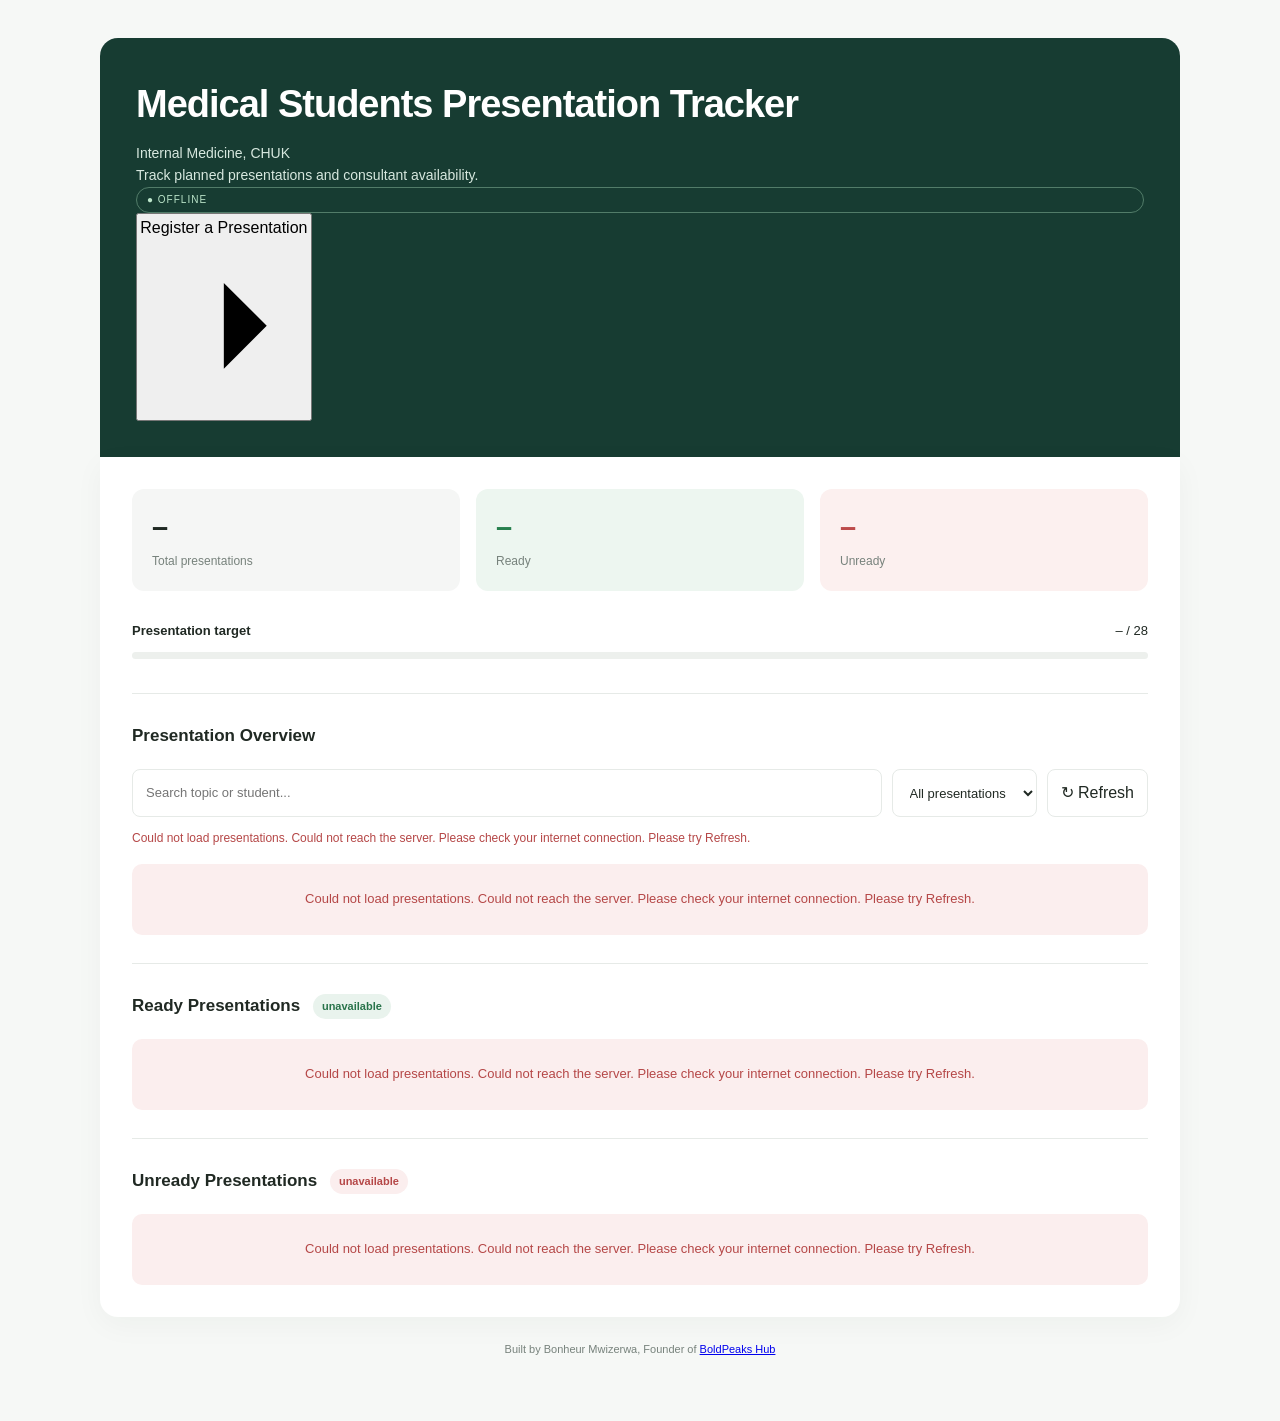
==== index.html @ 425ea230 "new version" ====
<!DOCTYPE html>
<html lang="en">
<head>
<meta charset="UTF-8">
<meta name="viewport" content="width=device-width, initial-scale=1.0, viewport-fit=cover">
<meta name="theme-color" content="#173c32">
<meta name="robots" content="noindex, nofollow">
<!-- Content Security Policy: scripts and styles only from this site; the page may talk only to Google Apps Script. -->
<meta http-equiv="Content-Security-Policy" content="default-src 'none'; script-src 'self'; style-src 'self'; img-src 'self' data:; connect-src https://script.google.com https://*.googleusercontent.com; base-uri 'none'; form-action 'none'; object-src 'none'">
<link rel="icon" href="data:image/svg+xml,%3Csvg xmlns='http://www.w3.org/2000/svg' viewBox='0 0 32 32'%3E%3Crect width='32' height='32' rx='7' fill='%23173c32'/%3E%3Cpath d='M14 7h4v7h7v4h-7v7h-4v-7H7v-4h7z' fill='%23fff'/%3E%3C/svg%3E">
<title>Medical Students Presentation Tracker · Internal Medicine, CHUK</title>
<link rel="stylesheet" href="css/style.css">
</head>
<body>

<main class="container">

<header class="header">
  <div class="header-main">
    <div class="header-title">
      <h1>Medical Students Presentation Tracker</h1>
      <p class="header-org">Internal Medicine, CHUK</p>
      <p class="header-tagline">Track planned presentations and consultant availability.</p>
      <div class="live"><span class="live-dot" aria-hidden="true"></span> LIVE TRACKING</div>
    </div>
    <div class="header-actions">
      <button class="register-button" id="register-menu" type="button">
        <span>Register a Presentation</span>
        <svg viewBox="0 0 20 20" aria-hidden="true" focusable="false">
          <path d="M4 10h11M10 5l5 5-5 5" />
        </svg>
      </button>

      <!-- Retained as hidden compatibility hooks for the existing app.js. -->
      <div class="legacy-menu-hooks" hidden aria-hidden="true">
        <button id="menu-button" type="button" tabindex="-1"></button>
        <nav id="menu-dropdown">
          <button id="dashboard-menu" type="button" tabindex="-1">Presentation Dashboard</button>
        </nav>
      </div>
    </div>
  </div>
</header>

<div class="content">

  <section class="stats">
    <div class="stat">
      <div class="stat-number" id="total">0</div>
      <div class="stat-label">Total presentations</div>
    </div>
    <div class="stat ready">
      <div class="stat-number" id="ready">0</div>
      <div class="stat-label">Ready</div>
    </div>
    <div class="stat unready">
      <div class="stat-number" id="unready">0</div>
      <div class="stat-label">Unready</div>
    </div>
  </section>

  <section class="progress-section">
    <div class="progress-top">
      <strong>Presentation target</strong>
      <span id="progress-label">0 / 28</span>
    </div>
    <div class="progress-track"><div class="progress-fill" id="progress"></div></div>
  </section>

  <section class="section" id="overview-section" tabindex="-1">
    <h2 class="section-title">Presentation Overview</h2>
    <div class="dashboard-tools">
      <input id="search" type="search" placeholder="Search topic or student..."
        aria-label="Search by topic or student">
      <select id="filter" aria-label="Filter presentations">
        <option value="all">All presentations</option>
        <option value="ready">Ready</option>
        <option value="unready">Unready</option>
      </select>
      <button class="refresh" id="refresh" type="button">↻ Refresh</button>
    </div>
    <p class="sync-status" id="sync-status" role="status" aria-live="polite"></p>
    <div id="overview"><div class="empty">Loading presentations…</div></div>
  </section>

  <section class="section">
    <h2 class="section-title">Ready Presentations
      <span class="ready-tag" id="ready-count">0 confirmed</span>
    </h2>
    <div id="ready-list"><div class="empty">No confirmed presentations yet.</div></div>
  </section>

  <section class="section">
    <h2 class="section-title">Unready Presentations
      <span class="unready-tag" id="unready-count">0 requiring attention</span>
    </h2>
    <div id="unready-list"><div class="empty">No outstanding challenges.</div></div>
  </section>

</div>

<footer class="footer">Built by Bonheur Mwizerwa, Founder of <a href="https://www.boldpeakshub.com" target="_blank" rel="noopener noreferrer">BoldPeaks Hub</a></footer>

</main>

<!-- REGISTRATION / EDIT MODAL (one form, two modes: register a new presentation, edit an existing one) -->
<div class="modal-overlay" id="modal-overlay">
  <div class="modal" role="dialog" aria-modal="true" aria-labelledby="modal-title">

    <div class="modal-header">
      <div>
        <h2 id="modal-title">Register a Presentation</h2>
        <p id="modal-subtitle">Enter your planned presentation details below.</p>
      </div>
      <button class="close-button" id="close-modal" type="button"
        aria-label="Close form">×</button>
    </div>

    <form id="presentation-form" novalidate>
      <div class="form-grid">

        <div class="field">
          <label for="date">Planned presentation date</label>
          <input type="date" id="date" min="2000-01-01" max="2100-12-31" required>
          <p class="field-error" id="date-error" aria-live="polite"></p>
        </div>

        <div class="field">
          <label for="time">Planned presentation time</label>
          <input type="time" id="time" required>
          <p class="field-error" id="time-error" aria-live="polite"></p>
        </div>

        <div class="field full">
          <label for="topic">Presentation topic</label>
          <input type="text" id="topic" placeholder="Enter presentation topic"
            autocomplete="off" required>
          <p class="field-error" id="topic-error" aria-live="polite"></p>
        </div>

        <div class="field">
          <label for="student">Medical student presenter</label>
          <input type="text" id="student" placeholder="Full name"
            autocomplete="name" required>
          <p class="field-error" id="student-error" aria-live="polite"></p>
        </div>

        <div class="field">
          <label for="supervisor">Supervisor</label>
          <input type="text" id="supervisor" placeholder="Supervisor's name"
            autocomplete="off" required>
          <p class="field-error" id="supervisor-error" aria-live="polite"></p>
        </div>

        <div class="field full">
          <label for="consultant">Consultant</label>
          <input type="text" id="consultant" placeholder="Consultant's name"
            autocomplete="off" required>
          <p class="field-error" id="consultant-error" aria-live="polite"></p>
        </div>

        <div class="field full">
          <label for="availability">Has the consultant confirmed availability?</label>
          <select id="availability" required>
            <option value="">Select confirmation status</option>
            <option value="Confirmed">Confirmed available</option>
            <option value="Pending">Not yet confirmed</option>
            <option value="Unavailable">Unavailable</option>
          </select>
          <p class="field-error" id="availability-error" aria-live="polite"></p>
        </div>

        <div class="field full hidden" id="challenge-field">
          <label for="challenge">Challenge / reason</label>
          <textarea id="challenge" placeholder="Explain why this presentation is not ready..."></textarea>
          <p class="field-error" id="challenge-error" aria-live="polite"></p>
        </div>

      </div>

      <button class="submit-btn" id="submit-btn" type="submit">SUBMIT PRESENTATION</button>
      <div class="message" id="message" role="status" aria-live="polite"></div>
    </form>

  </div>
</div>

<!-- Order matters: config → dashboard (data + rendering) → form → app (menu + startup) -->
<script src="js/config.js"></script>
<script src="js/dashboard.js"></script>
<script src="js/form.js"></script>
<script src="js/app.js"></script>
</body>
</html>
---- css/style.css ----
:root {
  --green: #173c32;
  --green-light: #e9f3ed;
  --text: #202923;
  --muted: #77827c;
  --border: #e6eae7;
  --background: #f6f8f6;
  --white: #ffffff;
  --red: #b54747;
  --red-light: #fbeeee;
  --amber: #a56c18;
  --amber-light: #fbf3e5;
}

* { box-sizing: border-box; margin: 0; padding: 0; }

html { -webkit-text-size-adjust: 100%; }

body {
  font-family: -apple-system, BlinkMacSystemFont, "Segoe UI", sans-serif;
  background: var(--background);
  color: var(--text);
  line-height: 1.6;
  overflow-x: hidden;
}

body.modal-open { overflow: hidden; }

button, input, select, textarea { font: inherit; }
button { cursor: pointer; touch-action: manipulation; }

:focus-visible { outline: 2px solid #628d75; outline-offset: 2px; }

.container {
  width: min(100% - 36px, 1080px);
  margin: 38px auto;
}

/* HEADER */

.header {
  background: var(--green);
  color: white;
  padding: 36px;
  border-radius: 18px 18px 0 0;
}

.header-top {
  display: flex;
  justify-content: space-between;
  align-items: center;
  gap: 15px;
  margin-bottom: 32px;
}

.brand { font-size: 12px; font-weight: 700; letter-spacing: 1.8px; }

.header-actions { display: flex; align-items: center; gap: 14px; }

.live {
  font-size: 10px;
  letter-spacing: 1px;
  color: #bce5ca;
  border: 1px solid #527c69;
  padding: 4px 10px;
  border-radius: 20px;
}

/* MENU */

.menu-wrapper { position: relative; }

.menu-button {
  width: 39px;
  height: 39px;
  border: 1px solid rgba(255,255,255,.35);
  background: transparent;
  color: white;
  border-radius: 8px;
  font-size: 22px;
  display: grid;
  place-items: center;
}

.menu-button:hover { background: rgba(255,255,255,.1); }

.menu-dropdown {
  display: none;
  position: absolute;
  right: 0;
  top: 48px;
  width: min(220px, calc(100vw - 40px));
  background: white;
  color: var(--text);
  border: 1px solid var(--border);
  border-radius: 10px;
  padding: 7px;
  box-shadow: 0 12px 30px rgba(0,0,0,.13);
  z-index: 20;
}

.menu-dropdown.open { display: block; }

.menu-item {
  width: 100%;
  border: none;
  background: transparent;
  text-align: left;
  padding: 12px;
  border-radius: 7px;
  font-size: 13px;
  color: var(--text);
}

.menu-item:hover { background: var(--green-light); }

.header h1 {
  font-size: clamp(27px, 4vw, 38px);
  font-weight: 600;
  letter-spacing: -1px;
  margin-bottom: 7px;
}

.header p { color: #d7e8df; font-size: 14px; }

/* MAIN CONTENT */

.content {
  background: white;
  padding: 32px;
  border-radius: 0 0 18px 18px;
  box-shadow: 0 8px 30px rgba(20, 50, 35, .04);
}

/* STATISTICS */

.stats {
  display: grid;
  grid-template-columns: repeat(3, 1fr);
  gap: 16px;
  margin-bottom: 30px;
}

.stat { padding: 20px; background: #f5f6f5; border-radius: 12px; }
.stat.ready { background: #edf6f0; }
.stat.unready { background: #fcf0ef; }

.stat-number { font-size: 29px; font-weight: 650; line-height: 1.3; }
.stat.ready .stat-number { color: #27804e; }
.stat.unready .stat-number { color: #bd4b4b; }
.stat-label { font-size: 12px; color: var(--muted); margin-top: 5px; }

/* PROGRESS */

.progress-section { margin-bottom: 34px; }

.progress-top {
  display: flex;
  justify-content: space-between;
  font-size: 13px;
  margin-bottom: 10px;
}

.progress-track { height: 7px; background: #edf0ed; border-radius: 20px; overflow: hidden; }

.progress-fill {
  height: 100%;
  width: 0%;
  background: #397d59;
  border-radius: 20px;
  transition: width .3s ease;
}

/* PRESENTATION SECTIONS */

.section {
  border-top: 1px solid var(--border);
  padding-top: 28px;
  margin-top: 28px;
  scroll-margin-top: 16px;
}

.section:focus { outline: none; }

.section-title { font-size: 17px; font-weight: 650; margin-bottom: 20px; }

.section-title span {
  display: inline-block;
  font-size: 11px;
  font-weight: 600;
  margin-left: 8px;
  padding: 4px 9px;
  border-radius: 20px;
  vertical-align: middle;
}

.ready-tag { background: var(--green-light); color: #28734a; }
.unready-tag { background: var(--red-light); color: var(--red); }

.presentation {
  padding: 17px;
  border: 1px solid var(--border);
  border-radius: 11px;
  margin-bottom: 12px;
}

.presentation h3 { font-size: 14px; margin-bottom: 10px; overflow-wrap: anywhere; }

.presentation-meta {
  display: flex;
  flex-wrap: wrap;
  gap: 8px 20px;
  color: var(--muted);
  font-size: 12px;
  overflow-wrap: anywhere;
}

/* Edit Presentation action (public editing: no login) */
.presentation-actions { display: flex; justify-content: flex-end; margin-top: 12px; }
.edit-btn {
  border: 1px solid var(--border);
  background: white;
  color: var(--green);
  border-radius: 8px;
  padding: 6px 12px;
  font-size: 12px;
  font-weight: 650;
}
.edit-btn:hover { background: var(--green-light); }

.status { display: inline-flex; align-items: center; gap: 6px; font-weight: 600; }
.status .dot { width: 7px; height: 7px; border-radius: 50%; background: currentColor; flex: none; }
.status-ready { color: #27804e; }
.status-amber { color: var(--amber); }
.status-red { color: var(--red); }

.challenge {
  background: var(--red-light);
  color: #934040;
  padding: 12px;
  border-radius: 8px;
  margin-top: 13px;
  font-size: 12px;
  overflow-wrap: anywhere;
}

.challenge.amber { background: var(--amber-light); color: #7d5112; }

.empty {
  padding: 25px;
  text-align: center;
  color: var(--muted);
  background: #f7f8f7;
  border-radius: 10px;
  font-size: 13px;
}

.empty.error { color: var(--red); background: var(--red-light); }

/* OVERVIEW */

.dashboard-tools { display: flex; flex-wrap: wrap; gap: 10px; margin-bottom: 20px; }
.dashboard-tools input { flex: 1; min-width: 180px; }
.dashboard-tools select, .dashboard-tools button { width: auto; padding: 10px 13px; }

.refresh { border: 1px solid var(--border); background: white; border-radius: 8px; color: var(--text); }
.refresh:disabled { opacity: .6; cursor: wait; }

/* Data-load status line (loading / updated / failed) */
.sync-status { font-size: 12px; color: var(--muted); margin: -8px 0 16px; }
.sync-status:empty { display: none; }
.sync-status.error { color: var(--red); }

/* REGISTRATION MODAL */

.modal-overlay {
  display: none;
  position: fixed;
  inset: 0;
  background: rgba(13, 30, 23, .55);
  z-index: 100;
  padding: 20px;
  overflow-y: auto;
  align-items: flex-start;
  justify-content: center;
}

.modal-overlay.open { display: flex; }

.modal {
  background: white;
  width: min(100%, 620px);
  border-radius: 15px;
  margin: auto;
  padding: 30px;
  box-shadow: 0 20px 60px rgba(0,0,0,.2);
}

.modal-header {
  display: flex;
  justify-content: space-between;
  align-items: flex-start;
  gap: 12px;
  margin-bottom: 24px;
}

.modal-header h2 { font-size: 20px; }
.modal-header p { color: var(--muted); font-size: 12px; margin-top: 4px; }

.close-button {
  flex: none;
  border: none;
  background: #f2f4f2;
  width: 34px;
  height: 34px;
  border-radius: 50%;
  font-size: 19px;
  color: var(--text);
}

.form-grid { display: grid; grid-template-columns: 1fr 1fr; gap: 18px; }
.field { display: flex; flex-direction: column; gap: 7px; min-width: 0; }
.field.full { grid-column: 1 / -1; }

label { font-size: 12px; font-weight: 600; }

input, select, textarea {
  width: 100%;
  padding: 12px 13px;
  border: 1px solid var(--border);
  border-radius: 8px;
  background: white;
  color: var(--text);
  outline: none;
  font-size: 13px;
}

input:focus, select:focus, textarea:focus {
  border-color: #628d75;
  box-shadow: 0 0 0 3px rgba(55, 120, 80, .08);
}

input.invalid, select.invalid, textarea.invalid { border-color: var(--red); }

.field-error { color: var(--red); font-size: 12px; line-height: 1.4; }
.field-error:empty { display: none; }

textarea { min-height: 95px; resize: vertical; }

.hidden { display: none !important; }

.submit-btn {
  width: 100%;
  margin-top: 22px;
  padding: 14px;
  border: none;
  border-radius: 8px;
  background: var(--green);
  color: white;
  font-size: 13px;
  font-weight: 650;
}

.submit-btn:hover { background: #245343; }
.submit-btn:disabled { opacity: .6; cursor: wait; }

.message { margin-top: 14px; font-size: 13px; text-align: center; }
.message:empty { display: none; }
.message.info { color: var(--muted); }
.message.success { color: #27804e; }
.message.error { color: var(--red); }

/* FOOTER */

.footer { text-align: center; padding: 24px; color: var(--muted); font-size: 11px; }

/* RESPONSIVE */

@media (max-width: 650px) {
  .container {
    width: min(100% - 22px, 1080px);
    margin: 15px auto;
  }

  .header { padding: 25px 21px; }
  .header-top { margin-bottom: 24px; }
  .content { padding: 21px 17px; }

  .stats { gap: 8px; }
  .stat { padding: 13px 10px; }
  .stat-number { font-size: 23px; }
  .stat-label { font-size: 10px; }

  .header h1 { font-size: 27px; }
  .brand { font-size: 10px; letter-spacing: 1px; }
  .live { display: none; }
  .menu-button { width: 44px; height: 44px; }
  .menu-dropdown { top: 52px; }
  .menu-item { padding: 14px 12px; }

  .section-title span { display: table; margin: 8px 0 0; }
  .presentation { padding: 14px; }
  .presentation-meta { flex-direction: column; gap: 4px; }

  /* search on its own row; filter + refresh share the next one */
  .dashboard-tools input { flex: 1 1 100%; }
  .dashboard-tools select { flex: 1; min-width: 0; }
  .dashboard-tools button { flex: none; }

  .modal-overlay { padding: 12px; }
  .modal { padding: 22px 18px; }
  .form-grid { grid-template-columns: 1fr; gap: 16px; }
  .field.full { grid-column: auto; }

  /* 16px prevents iOS Safari from zooming into focused fields */
  input, select, textarea { font-size: 16px; }
  .dashboard-tools select, .dashboard-tools button { min-height: 44px; }
  .close-button { width: 40px; height: 40px; }
  .submit-btn { padding: 16px; }
  .edit-btn { min-height: 44px; padding: 10px 16px; }
}

@media (max-width: 360px) {
  .stat-number { font-size: 20px; }
  .header { padding: 22px 16px; }
  .content { padding: 18px 13px; }
  .stat-label { font-size: 9.5px; }
}

@media (prefers-reduced-motion: reduce) {
  .progress-fill { transition: none; }
}
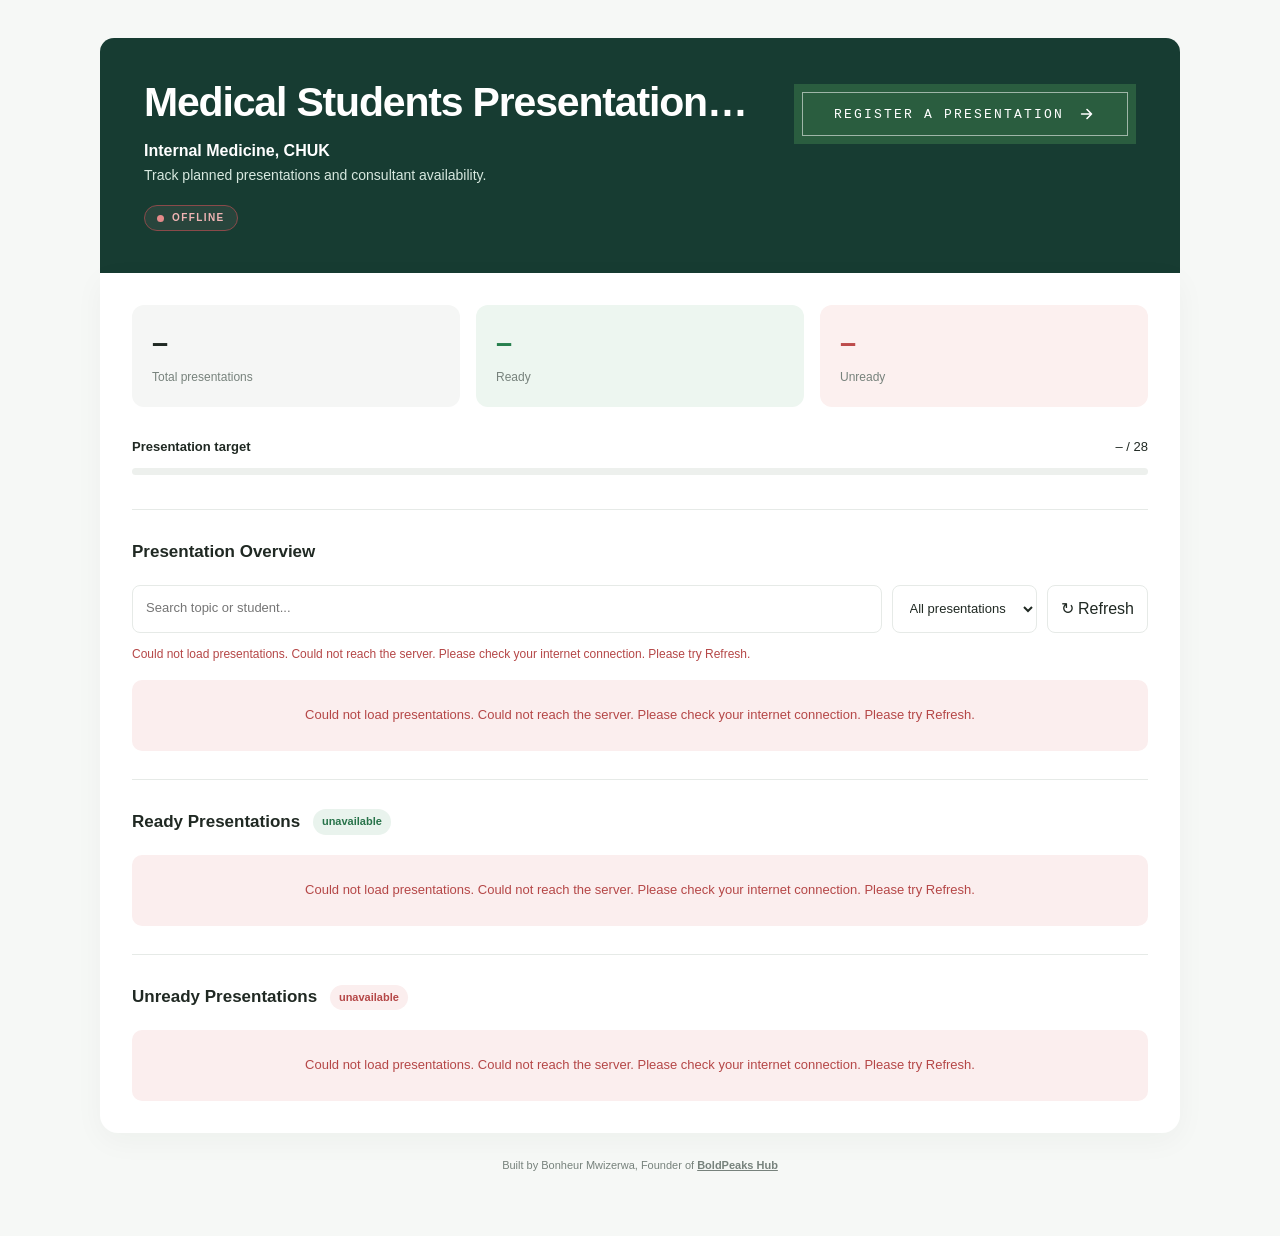
==== commit a81df821: "Recent filees" ====
--- a/index.html
+++ b/index.html
@@ -21,7 +21,7 @@
       <h1>Medical Students Presentation Tracker</h1>
       <p class="header-org">Internal Medicine, CHUK</p>
       <p class="header-tagline">Track planned presentations and consultant availability.</p>
-      <div class="live"><span class="live-dot" aria-hidden="true"></span> LIVE TRACKING</div>
+      <div class="live"><span class="live-dot" aria-hidden="true"></span><span class="live-label">LIVE TRACKING</span></div>
     </div>
     <div class="header-actions">
       <button class="register-button" id="register-menu" type="button">
--- a/css/style.css
+++ b/css/style.css
@@ -41,21 +41,20 @@
 .header {
   background: var(--green);
   color: white;
-  padding: 36px;
-  border-radius: 18px 18px 0 0;
-}
-
-.header-top {
+  padding: 42px 44px;
+  border-radius: 14px 14px 0 0;
+}
+
+.header-main {
   display: flex;
   justify-content: space-between;
-  align-items: center;
-  gap: 15px;
-  margin-bottom: 32px;
-}
-
-.brand { font-size: 12px; font-weight: 700; letter-spacing: 1.8px; }
-
-.header-actions { display: flex; align-items: center; gap: 14px; }
+  align-items: flex-start;
+  gap: 36px;
+}
+
+.header-title { min-width: 0; flex: 1; }
+
+.header-actions { display: flex; align-items: center; gap: 14px; flex: none; }
 
 .live {
   font-size: 10px;
@@ -66,62 +65,144 @@
   border-radius: 20px;
 }
 
-/* MENU */
-
-.menu-wrapper { position: relative; }
-
-.menu-button {
-  width: 39px;
-  height: 39px;
-  border: 1px solid rgba(255,255,255,.35);
-  background: transparent;
-  color: white;
-  border-radius: 8px;
-  font-size: 22px;
-  display: grid;
-  place-items: center;
-}
-
-.menu-button:hover { background: rgba(255,255,255,.1); }
-
-.menu-dropdown {
-  display: none;
+/* HEADER ACTION */
+
+.header-actions {
+  display: flex;
+  align-items: flex-start;
+  justify-content: flex-end;
+  flex: 0 0 auto;
+  padding-top: 4px;
+}
+
+.register-button {
+  position: relative;
+  display: inline-flex;
+  align-items: center;
+  justify-content: center;
+  gap: 14px;
+  min-height: 60px;
+  padding: 20px 40px;
+  border: 0;
+  border-radius: 0;
+  background: #2a5d3f;
+  color: #fff;
+  font-family: "JetBrains Mono", ui-monospace, SFMono-Regular, Menlo, Consolas, monospace;
+  font-size: 13px;
+  font-weight: 500;
+  letter-spacing: 2.2px;
+  line-height: 1;
+  text-align: left;
+  text-transform: uppercase;
+  white-space: nowrap;
+  -webkit-tap-highlight-color: transparent;
+  transition: background-color .2s ease, transform .1s ease;
+}
+
+/* thin inset frame, matching the "Explore Chapter Reports" button */
+.register-button::before {
+  content: "";
   position: absolute;
-  right: 0;
-  top: 48px;
-  width: min(220px, calc(100vw - 40px));
-  background: white;
-  color: var(--text);
-  border: 1px solid var(--border);
-  border-radius: 10px;
-  padding: 7px;
-  box-shadow: 0 12px 30px rgba(0,0,0,.13);
-  z-index: 20;
-}
-
-.menu-dropdown.open { display: block; }
-
-.menu-item {
-  width: 100%;
-  border: none;
-  background: transparent;
-  text-align: left;
-  padding: 12px;
-  border-radius: 7px;
-  font-size: 13px;
-  color: var(--text);
-}
-
-.menu-item:hover { background: var(--green-light); }
+  inset: 8px;
+  border: 1px solid rgba(255, 255, 255, .55);
+  pointer-events: none;
+  transition: inset .2s ease, border-color .2s ease;
+}
+
+.register-button svg {
+  width: 18px;
+  height: 18px;
+  flex: none;
+  fill: none;
+  stroke: currentColor;
+  stroke-width: 1.8;
+  stroke-linecap: round;
+  stroke-linejoin: round;
+  transition: transform .2s ease;
+}
+
+.register-button:hover { background: #337049; }
+.register-button:hover::before { inset: 6px; border-color: #fff; }
+.register-button:hover svg { transform: translateX(4px); }
+.register-button:active { transform: translateY(1px); }
+
+.register-button:focus-visible {
+  outline: 3px solid #f2c94c;
+  outline-offset: 3px;
+}
+
+.live {
+  display: inline-flex;
+  align-items: center;
+  gap: 8px;
+  max-width: 100%;
+  font-size: 10px;
+  font-weight: 600;
+  letter-spacing: 1.4px;
+  line-height: 1;
+  white-space: nowrap;
+  color: #bce5ca;
+  background: rgba(188, 229, 202, .08);
+  border: 1px solid #527c69;
+  padding: 7px 12px;
+  border-radius: 20px;
+}
+
+.live-dot {
+  position: relative;
+  width: 7px;
+  height: 7px;
+  flex: none;
+  display: inline-block;
+  border-radius: 50%;
+  background: #6fe3a0;
+}
+
+/* offline state (set by dashboard.js when the data load fails) */
+.live.offline { color: #f0b4b4; border-color: #8a4a4a; background: rgba(240, 180, 180, .08); }
+.live.offline .live-dot, .live.offline .live-dot::after { background: #e58a8a; }
+.live.offline .live-dot::after { animation: none; display: none; }
+
+/* soft pulse ring to signal live data */
+.live-dot::after {
+  content: "";
+  position: absolute;
+  inset: 0;
+  border-radius: 50%;
+  background: #6fe3a0;
+  animation: live-pulse 1.8s ease-out infinite;
+}
+
+@keyframes live-pulse {
+  0%   { transform: scale(1);   opacity: .6; }
+  100% { transform: scale(3.2); opacity: 0; }
+}
 
 .header h1 {
-  font-size: clamp(27px, 4vw, 38px);
-  font-weight: 600;
-  letter-spacing: -1px;
-  margin-bottom: 7px;
-}
-
-.header p { color: #d7e8df; font-size: 14px; }
+  font-size: clamp(27px, 3.2vw, 42px);
+  font-weight: 650;
+  letter-spacing: -1.15px;
+  line-height: 1.12;
+  margin-bottom: 13px;
+  white-space: nowrap;
+  overflow: hidden;
+  text-overflow: ellipsis;
+}
+
+.header-org {
+  color: #ffffff;
+  font-size: 16px;
+  font-weight: 550;
+  line-height: 1.45;
+  margin-bottom: 3px;
+}
+
+.header-tagline {
+  color: #d7e8df;
+  font-size: 14px;
+  line-height: 1.55;
+  margin-bottom: 17px;
+}
 
 /* MAIN CONTENT */
 
@@ -373,6 +454,8 @@
 /* FOOTER */
 
 .footer { text-align: center; padding: 24px; color: var(--muted); font-size: 11px; }
+.footer a { color: inherit; font-weight: 650; text-decoration: underline; }
+.footer a:hover, .footer a:focus-visible { color: var(--green, #173c32); }
 
 /* RESPONSIVE */
 
@@ -382,8 +465,8 @@
     margin: 15px auto;
   }
 
-  .header { padding: 25px 21px; }
-  .header-top { margin-bottom: 24px; }
+  .header { padding: 27px 22px; }
+  .header-main { gap: 18px; }
   .content { padding: 21px 17px; }
 
   .stats { gap: 8px; }
@@ -391,12 +474,18 @@
   .stat-number { font-size: 23px; }
   .stat-label { font-size: 10px; }
 
-  .header h1 { font-size: 27px; }
-  .brand { font-size: 10px; letter-spacing: 1px; }
-  .live { display: none; }
-  .menu-button { width: 44px; height: 44px; }
-  .menu-dropdown { top: 52px; }
-  .menu-item { padding: 14px 12px; }
+  .header-main { flex-direction: column; gap: 22px; }
+  .header h1 {
+    font-size: clamp(25px, 7vw, 34px);
+    letter-spacing: -.8px;
+    white-space: normal;
+    overflow: visible;
+  }
+  .header-org { font-size: 14px; }
+  .header-tagline { font-size: 12.5px; margin-bottom: 14px; }
+  .live { display: inline-flex; font-size: 10px; padding: 7px 13px; }
+  .header-actions { width: 100%; padding-top: 0; justify-content: flex-start; }
+  .register-button { width: 100%; min-height: 56px; padding: 18px 24px; font-size: 12px; letter-spacing: 1.8px; }
 
   .section-title span { display: table; margin: 8px 0 0; }
   .presentation { padding: 14px; }
@@ -429,4 +518,15 @@
 
 @media (prefers-reduced-motion: reduce) {
   .progress-fill { transition: none; }
-}
+  .live-dot::after { animation: none; display: none; }
+}
+
+
+@media (max-width: 380px) {
+  .header { padding: 23px 17px; }
+  .register-button { padding: 16px 18px; font-size: 11px; letter-spacing: 1.4px; gap: 10px; }
+}
+
+@media (prefers-reduced-motion: reduce) {
+  .register-button, .register-button::before, .register-button svg { transition: none; }
+}
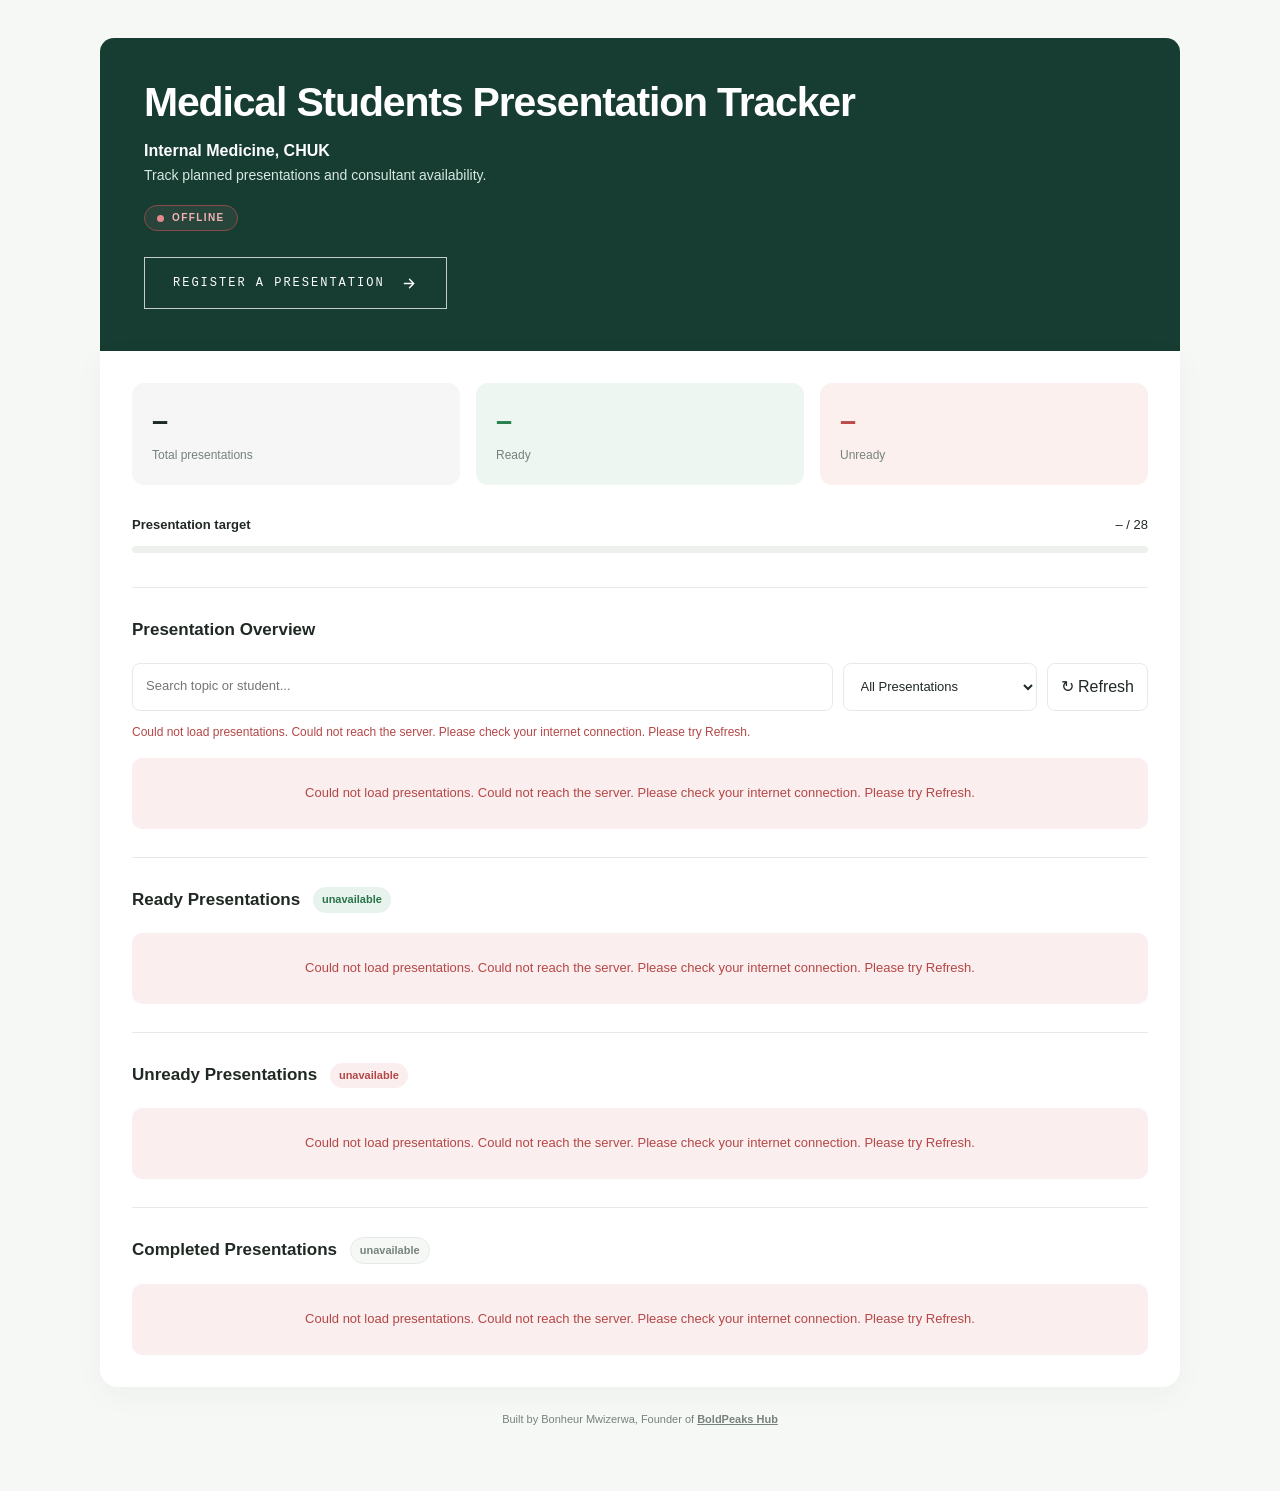
==== commit c803561e: "Add files via upload" ====
--- a/index.html
+++ b/index.html
@@ -73,7 +73,9 @@
       <input id="search" type="search" placeholder="Search topic or student..."
         aria-label="Search by topic or student">
       <select id="filter" aria-label="Filter presentations">
-        <option value="all">All presentations</option>
+        <option value="all">All Presentations</option>
+        <option value="pending">Pending Presentations</option>
+        <option value="completed">Completed Presentations</option>
         <option value="ready">Ready</option>
         <option value="unready">Unready</option>
       </select>
@@ -97,11 +99,20 @@
     <div id="unready-list"><div class="empty">No outstanding challenges.</div></div>
   </section>
 
+  <section class="section">
+    <h2 class="section-title">Completed Presentations
+      <span class="completed-tag" id="completed-count">0 completed</span>
+    </h2>
+    <div id="completed-list"><div class="empty">No completed presentations yet.</div></div>
+  </section>
+
 </div>
 
 <footer class="footer">Built by Bonheur Mwizerwa, Founder of <a href="https://www.boldpeakshub.com" target="_blank" rel="noopener noreferrer">BoldPeaks Hub</a></footer>
 
 </main>
+
+<div class="toast" id="toast" role="status" aria-live="polite"></div>
 
 <!-- REGISTRATION / EDIT MODAL (one form, two modes: register a new presentation, edit an existing one) -->
 <div class="modal-overlay" id="modal-overlay">
--- a/css/style.css
+++ b/css/style.css
@@ -47,12 +47,12 @@
 
 .header-main {
   display: flex;
-  justify-content: space-between;
+  flex-direction: column;
   align-items: flex-start;
-  gap: 36px;
-}
-
-.header-title { min-width: 0; flex: 1; }
+  gap: 26px;
+}
+
+.header-title { min-width: 0; width: 100%; }
 
 .header-actions { display: flex; align-items: center; gap: 14px; flex: none; }
 
@@ -70,65 +70,53 @@
 .header-actions {
   display: flex;
   align-items: flex-start;
-  justify-content: flex-end;
+  justify-content: flex-start;
   flex: 0 0 auto;
-  padding-top: 4px;
 }
 
 .register-button {
-  position: relative;
   display: inline-flex;
   align-items: center;
   justify-content: center;
-  gap: 14px;
-  min-height: 60px;
-  padding: 20px 40px;
-  border: 0;
+  gap: 16px;
+  min-height: 52px;
+  padding: 0 28px;
+  background: transparent;
+  color: #fff;
+  border: 1px solid rgba(255, 255, 255, .75);
   border-radius: 0;
-  background: #2a5d3f;
-  color: #fff;
   font-family: "JetBrains Mono", ui-monospace, SFMono-Regular, Menlo, Consolas, monospace;
-  font-size: 13px;
+  font-size: 12px;
   font-weight: 500;
-  letter-spacing: 2.2px;
+  letter-spacing: 2px;
   line-height: 1;
-  text-align: left;
   text-transform: uppercase;
   white-space: nowrap;
   -webkit-tap-highlight-color: transparent;
-  transition: background-color .2s ease, transform .1s ease;
-}
-
-/* thin inset frame, matching the "Explore Chapter Reports" button */
-.register-button::before {
-  content: "";
-  position: absolute;
-  inset: 8px;
-  border: 1px solid rgba(255, 255, 255, .55);
-  pointer-events: none;
-  transition: inset .2s ease, border-color .2s ease;
+  transition: background-color .2s ease, border-color .2s ease;
 }
 
 .register-button svg {
-  width: 18px;
-  height: 18px;
+  width: 17px;
+  height: 17px;
   flex: none;
   fill: none;
   stroke: currentColor;
-  stroke-width: 1.8;
+  stroke-width: 1.6;
   stroke-linecap: round;
   stroke-linejoin: round;
   transition: transform .2s ease;
 }
 
-.register-button:hover { background: #337049; }
-.register-button:hover::before { inset: 6px; border-color: #fff; }
+.register-button:hover {
+  background: rgba(255, 255, 255, .08);
+  border-color: #fff;
+}
 .register-button:hover svg { transform: translateX(4px); }
-.register-button:active { transform: translateY(1px); }
 
 .register-button:focus-visible {
-  outline: 3px solid #f2c94c;
-  outline-offset: 3px;
+  outline: 2px solid #c4e4d1;
+  outline-offset: 4px;
 }
 
 .live {
@@ -160,23 +148,7 @@
 
 /* offline state (set by dashboard.js when the data load fails) */
 .live.offline { color: #f0b4b4; border-color: #8a4a4a; background: rgba(240, 180, 180, .08); }
-.live.offline .live-dot, .live.offline .live-dot::after { background: #e58a8a; }
-.live.offline .live-dot::after { animation: none; display: none; }
-
-/* soft pulse ring to signal live data */
-.live-dot::after {
-  content: "";
-  position: absolute;
-  inset: 0;
-  border-radius: 50%;
-  background: #6fe3a0;
-  animation: live-pulse 1.8s ease-out infinite;
-}
-
-@keyframes live-pulse {
-  0%   { transform: scale(1);   opacity: .6; }
-  100% { transform: scale(3.2); opacity: 0; }
-}
+.live.offline .live-dot { background: #e58a8a; }
 
 .header h1 {
   font-size: clamp(27px, 3.2vw, 42px);
@@ -184,9 +156,7 @@
   letter-spacing: -1.15px;
   line-height: 1.12;
   margin-bottom: 13px;
-  white-space: nowrap;
-  overflow: hidden;
-  text-overflow: ellipsis;
+  white-space: normal;
 }
 
 .header-org {
@@ -277,6 +247,7 @@
 
 .ready-tag { background: var(--green-light); color: #28734a; }
 .unready-tag { background: var(--red-light); color: var(--red); }
+.completed-tag { background: var(--background); color: var(--muted); border: 1px solid var(--border); }
 
 .presentation {
   padding: 17px;
@@ -308,6 +279,24 @@
   font-weight: 650;
 }
 .edit-btn:hover { background: var(--green-light); }
+.presentation-actions { flex-wrap: wrap; gap: 8px; }
+.complete-btn { background: var(--green); color: var(--white); border-color: var(--green); }
+.complete-btn:hover { background: #0f2c24; }
+.presentation-completed .complete-btn { background: white; color: var(--green); border-color: var(--border); }
+.presentation-completed .complete-btn:hover { background: var(--green-light); }
+.complete-btn:disabled { opacity: .6; cursor: wait; }
+
+/* brief confirmation after Mark as Done / Return to Pending */
+.toast {
+  position: fixed; left: 50%; bottom: calc(20px + env(safe-area-inset-bottom, 0px));
+  transform: translate(-50%, 12px); max-width: min(92vw, 440px);
+  padding: 12px 18px; border-radius: 10px; font-size: 13px; font-weight: 600; text-align: center;
+  background: var(--green); color: var(--white); box-shadow: 0 6px 24px rgba(0,0,0,.18);
+  opacity: 0; pointer-events: none; transition: opacity .2s, transform .2s; z-index: 200;
+}
+.toast.show { opacity: 1; transform: translate(-50%, 0); }
+.toast.error { background: var(--red); }
+@media (prefers-reduced-motion: reduce) { .toast { transition: none; } }
 
 .status { display: inline-flex; align-items: center; gap: 6px; font-weight: 600; }
 .status .dot { width: 7px; height: 7px; border-radius: 50%; background: currentColor; flex: none; }
@@ -484,8 +473,8 @@
   .header-org { font-size: 14px; }
   .header-tagline { font-size: 12.5px; margin-bottom: 14px; }
   .live { display: inline-flex; font-size: 10px; padding: 7px 13px; }
-  .header-actions { width: 100%; padding-top: 0; justify-content: flex-start; }
-  .register-button { width: 100%; min-height: 56px; padding: 18px 24px; font-size: 12px; letter-spacing: 1.8px; }
+  .header-actions { width: 100%; }
+  .register-button { width: auto; min-height: 44px; padding: 0 16px; gap: 12px; font-size: 11px; letter-spacing: 1.6px; }
 
   .section-title span { display: table; margin: 8px 0 0; }
   .presentation { padding: 14px; }
@@ -507,6 +496,7 @@
   .close-button { width: 40px; height: 40px; }
   .submit-btn { padding: 16px; }
   .edit-btn { min-height: 44px; padding: 10px 16px; }
+  .presentation-actions .edit-btn { flex: 1 1 140px; }
 }
 
 @media (max-width: 360px) {
@@ -518,15 +508,14 @@
 
 @media (prefers-reduced-motion: reduce) {
   .progress-fill { transition: none; }
-  .live-dot::after { animation: none; display: none; }
 }
 
 
 @media (max-width: 380px) {
   .header { padding: 23px 17px; }
-  .register-button { padding: 16px 18px; font-size: 11px; letter-spacing: 1.4px; gap: 10px; }
+  .register-button { padding: 0 14px; gap: 10px; font-size: 10px; letter-spacing: 1.2px; }
 }
 
 @media (prefers-reduced-motion: reduce) {
-  .register-button, .register-button::before, .register-button svg { transition: none; }
-}
+  .register-button, .register-button svg { transition: none; }
+}
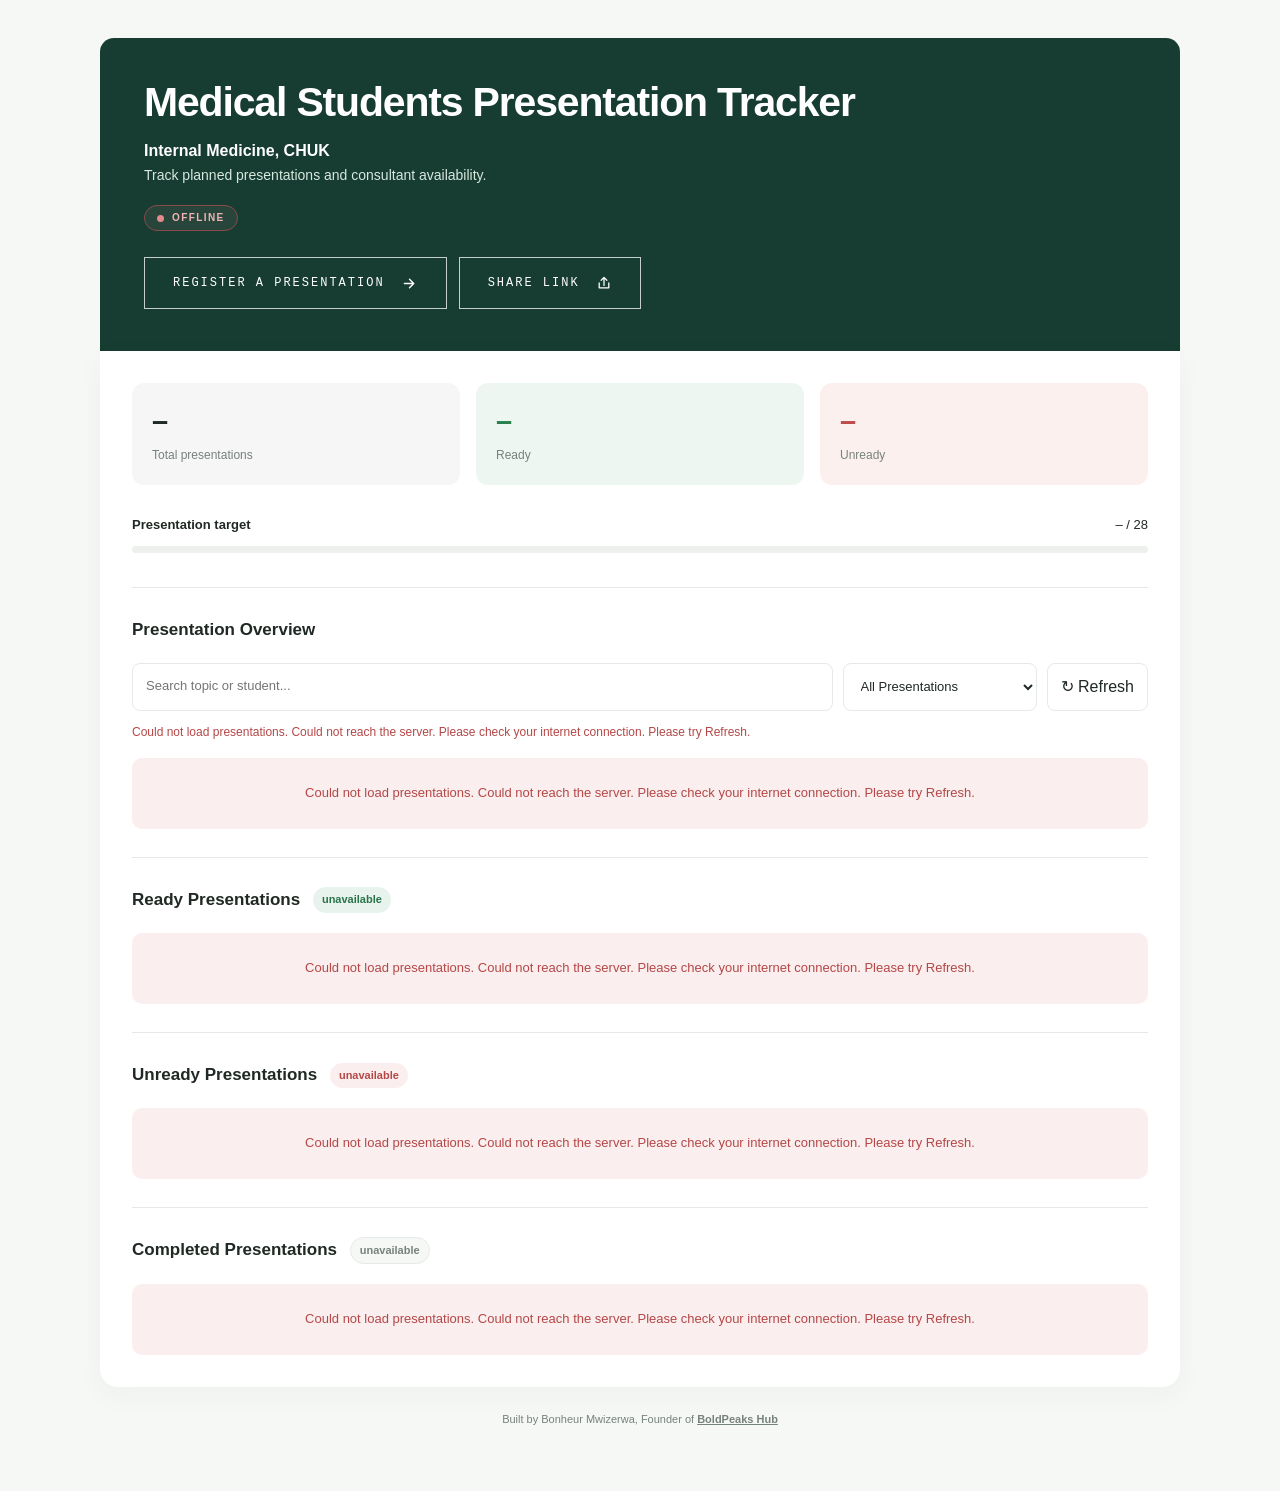
==== commit a1fdc148: "Add files via upload" ====
--- a/index.html
+++ b/index.html
@@ -31,6 +31,13 @@
         </svg>
       </button>
 
+      <button class="register-button share-button" id="share-link" type="button">
+        <span>Share Link</span>
+        <svg viewBox="0 0 20 20" aria-hidden="true" focusable="false">
+          <path d="M10 13V3M6.5 6.5 10 3l3.5 3.5M4 10v6h12v-6" />
+        </svg>
+      </button>
+
       <!-- Retained as hidden compatibility hooks for the existing app.js. -->
       <div class="legacy-menu-hooks" hidden aria-hidden="true">
         <button id="menu-button" type="button" tabindex="-1"></button>
@@ -196,10 +203,12 @@
   </div>
 </div>
 
-<!-- Order matters: config → dashboard (data + rendering) → form → app (menu + startup) -->
+<!-- Order matters: config → department → dashboard (data + rendering) → form → app (menu + startup) -->
 <script src="js/config.js"></script>
+<script src="js/department.js"></script>
 <script src="js/dashboard.js"></script>
 <script src="js/form.js"></script>
 <script src="js/app.js"></script>
+<script src="js/share.js"></script>
 </body>
 </html>
--- a/css/style.css
+++ b/css/style.css
@@ -519,3 +519,44 @@
 @media (prefers-reduced-motion: reduce) {
   .register-button, .register-button svg { transition: none; }
 }
+
+/* CONTROL CENTER (Step 5): department directory + hint under the name field. Reuses everything above. */
+
+.dept-list { list-style: none; border-top: 1px solid var(--border); }
+.dept-list:empty { display: none; }
+
+.dept-row {
+  display: flex;
+  align-items: center;
+  justify-content: space-between;
+  gap: 16px;
+  padding: 15px 2px;
+  border-bottom: 1px solid var(--border);
+}
+
+.dept-name { min-width: 0; font-size: 15px; font-weight: 600; overflow-wrap: anywhere; }
+
+.dept-open { display: inline-block; flex: none; text-decoration: none; white-space: nowrap; }
+
+.field-hint { color: var(--muted); font-size: 12px; line-height: 1.4; }
+.field-hint:empty { display: none; }
+
+@media (max-width: 650px) {
+  .dept-open { min-height: 44px; display: inline-flex; align-items: center; padding: 10px 16px; }
+}
+
+/* SHARE LINK button (Step 6): same outlined style as .register-button, placed next to it in the header. */
+
+.header-actions { flex-wrap: wrap; gap: 12px; }
+.share-button svg { width: 16px; height: 16px; }
+.share-button:hover svg { transform: translateY(-2px); }
+.share-manual {
+  flex: 1 1 100%;
+  min-width: 0;
+  background: rgba(255, 255, 255, .1);
+  color: #fff;
+  border: 1px solid rgba(255, 255, 255, .5);
+  border-radius: 0;
+  font-size: 13px;
+}
+@media (prefers-reduced-motion: reduce) { .share-button:hover svg { transform: none; } }
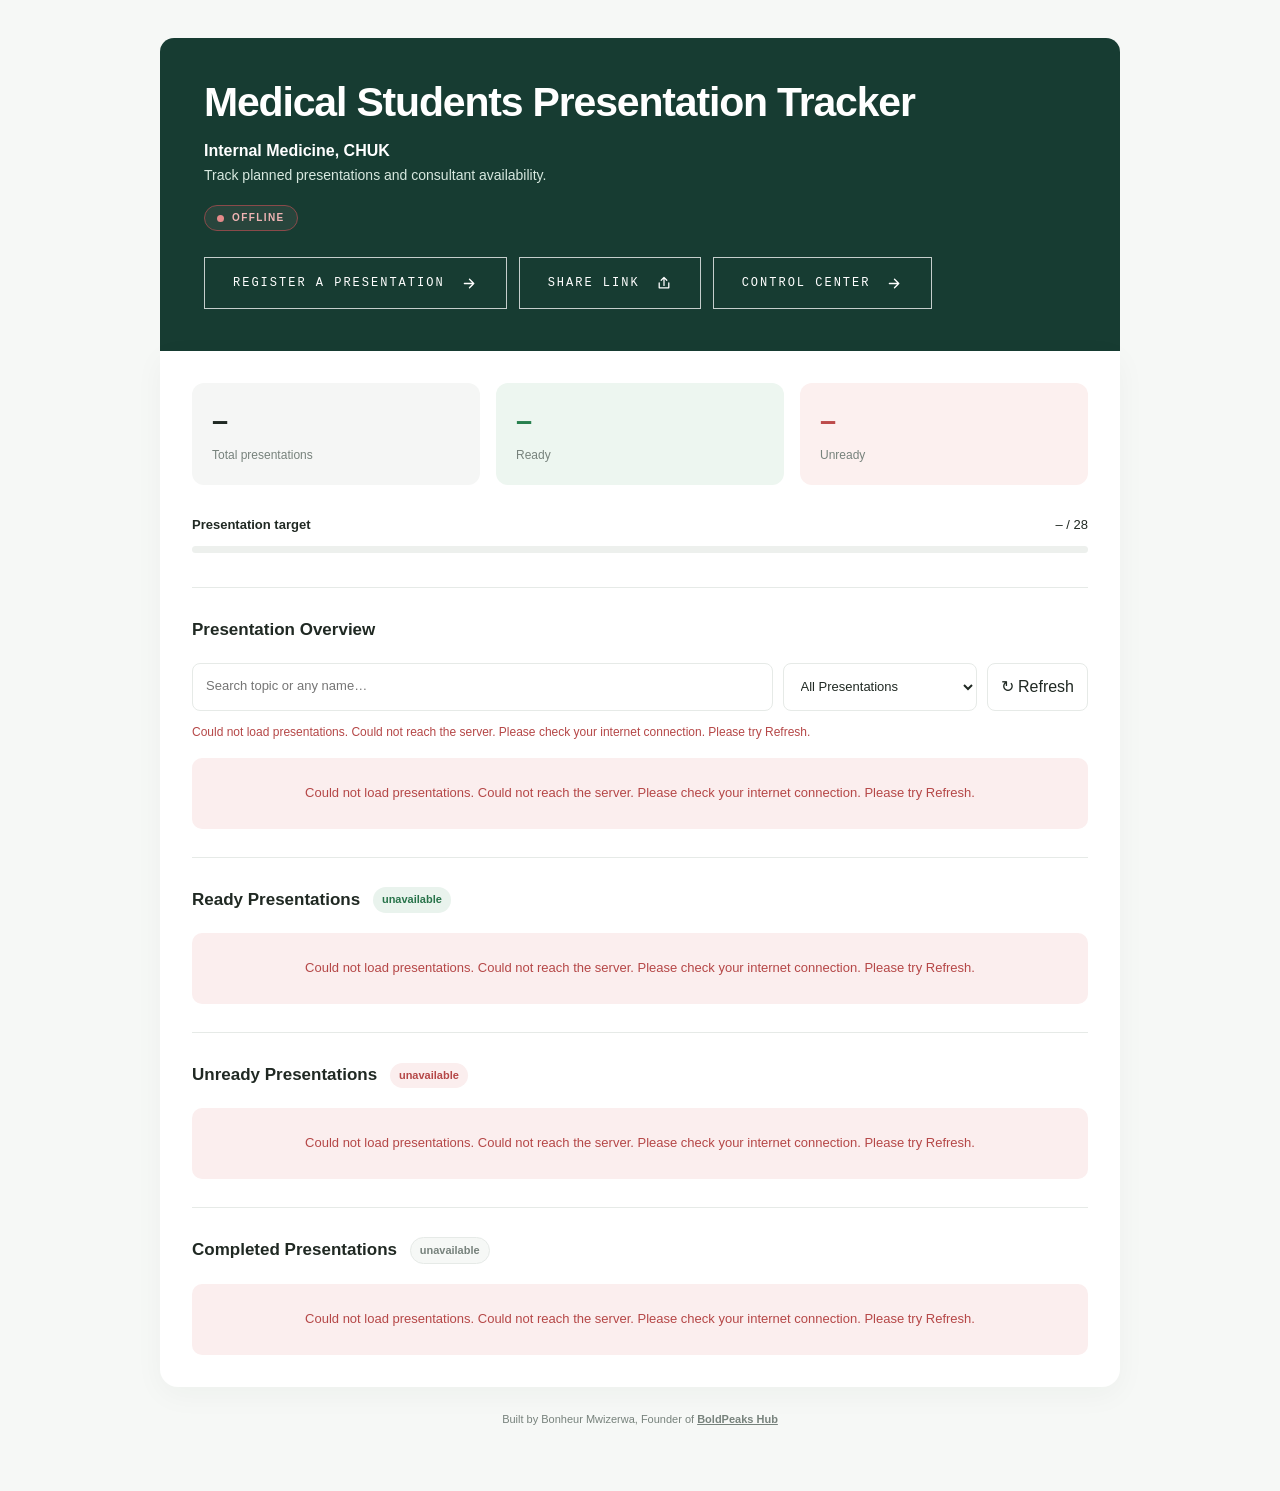
==== commit b6334d6f: "Add files via upload" ====
--- a/index.html
+++ b/index.html
@@ -38,6 +38,13 @@
         </svg>
       </button>
 
+      <a class="register-button control-link" id="control-center" href="control.html">
+        <span>Control Center</span>
+        <svg viewBox="0 0 20 20" aria-hidden="true" focusable="false">
+          <path d="M4 10h11M10 5l5 5-5 5" />
+        </svg>
+      </a>
+
       <!-- Retained as hidden compatibility hooks for the existing app.js. -->
       <div class="legacy-menu-hooks" hidden aria-hidden="true">
         <button id="menu-button" type="button" tabindex="-1"></button>
@@ -77,8 +84,8 @@
   <section class="section" id="overview-section" tabindex="-1">
     <h2 class="section-title">Presentation Overview</h2>
     <div class="dashboard-tools">
-      <input id="search" type="search" placeholder="Search topic or student..."
-        aria-label="Search by topic or student">
+      <input id="search" type="search" placeholder="Search topic or any name…"
+        aria-label="Search by topic, student, supervisor or consultant">
       <select id="filter" aria-label="Filter presentations">
         <option value="all">All Presentations</option>
         <option value="pending">Pending Presentations</option>
--- a/css/style.css
+++ b/css/style.css
@@ -32,7 +32,7 @@
 :focus-visible { outline: 2px solid #628d75; outline-offset: 2px; }
 
 .container {
-  width: min(100% - 36px, 1080px);
+  width: min(100% - 36px, 960px);
   margin: 38px auto;
 }
 
@@ -250,10 +250,12 @@
 .completed-tag { background: var(--background); color: var(--muted); border: 1px solid var(--border); }
 
 .presentation {
+  display: flex;
+  flex-direction: column;
+  min-width: 0;
   padding: 17px;
   border: 1px solid var(--border);
   border-radius: 11px;
-  margin-bottom: 12px;
 }
 
 .presentation h3 { font-size: 14px; margin-bottom: 10px; overflow-wrap: anywhere; }
@@ -267,8 +269,15 @@
   overflow-wrap: anywhere;
 }
 
+/* Presentation lists: a grid, so cards keep a readable width on laptops */
+#overview, #ready-list, #unready-list, #completed-list { display: grid; grid-template-columns: minmax(0, 1fr); gap: 12px; }
+#overview > .empty, #ready-list > .empty, #unready-list > .empty, #completed-list > .empty { grid-column: 1 / -1; }
+@media (min-width: 900px) {
+  #overview, #ready-list, #unready-list, #completed-list { grid-template-columns: repeat(2, minmax(0, 1fr)); gap: 14px; }
+}
+
 /* Edit Presentation action (public editing: no login) */
-.presentation-actions { display: flex; justify-content: flex-end; margin-top: 12px; }
+.presentation-actions { display: flex; margin-top: auto; padding-top: 16px; }
 .edit-btn {
   border: 1px solid var(--border);
   background: white;
@@ -280,6 +289,7 @@
 }
 .edit-btn:hover { background: var(--green-light); }
 .presentation-actions { flex-wrap: wrap; gap: 8px; }
+.presentation-actions .edit-btn { flex: 1 1 140px; padding: 9px 14px; }
 .complete-btn { background: var(--green); color: var(--white); border-color: var(--green); }
 .complete-btn:hover { background: #0f2c24; }
 .presentation-completed .complete-btn { background: white; color: var(--green); border-color: var(--border); }
@@ -450,7 +460,7 @@
 
 @media (max-width: 650px) {
   .container {
-    width: min(100% - 22px, 1080px);
+    width: min(100% - 22px, 960px);
     margin: 15px auto;
   }
 
@@ -522,27 +532,29 @@
 
 /* CONTROL CENTER (Step 5): department directory + hint under the name field. Reuses everything above. */
 
-.dept-list { list-style: none; border-top: 1px solid var(--border); }
+.dept-list { list-style: none; display: grid; grid-template-columns: repeat(auto-fill, minmax(250px, 1fr)); gap: 14px; }
 .dept-list:empty { display: none; }
 
 .dept-row {
   display: flex;
-  align-items: center;
+  flex-direction: column;
   justify-content: space-between;
   gap: 16px;
-  padding: 15px 2px;
-  border-bottom: 1px solid var(--border);
+  min-width: 0;
+  padding: 17px;
+  border: 1px solid var(--border);
+  border-radius: 11px;
 }
 
 .dept-name { min-width: 0; font-size: 15px; font-weight: 600; overflow-wrap: anywhere; }
 
-.dept-open { display: inline-block; flex: none; text-decoration: none; white-space: nowrap; }
+.dept-open { display: block; flex: none; text-align: center; text-decoration: none; white-space: nowrap; padding: 9px 14px; }
 
 .field-hint { color: var(--muted); font-size: 12px; line-height: 1.4; }
 .field-hint:empty { display: none; }
 
 @media (max-width: 650px) {
-  .dept-open { min-height: 44px; display: inline-flex; align-items: center; padding: 10px 16px; }
+  .dept-open { min-height: 44px; display: flex; align-items: center; justify-content: center; padding: 10px 16px; }
 }
 
 /* SHARE LINK button (Step 6): same outlined style as .register-button, placed next to it in the header. */
@@ -560,3 +572,8 @@
   font-size: 13px;
 }
 @media (prefers-reduced-motion: reduce) { .share-button:hover svg { transform: none; } }
+
+/* Control Center link (tracker) and Back button (Control Center): anchors styled like .register-button */
+a.register-button { text-decoration: none; }
+.back-button:hover svg { transform: translateX(-4px); }
+@media (prefers-reduced-motion: reduce) { .back-button:hover svg { transform: none; } }
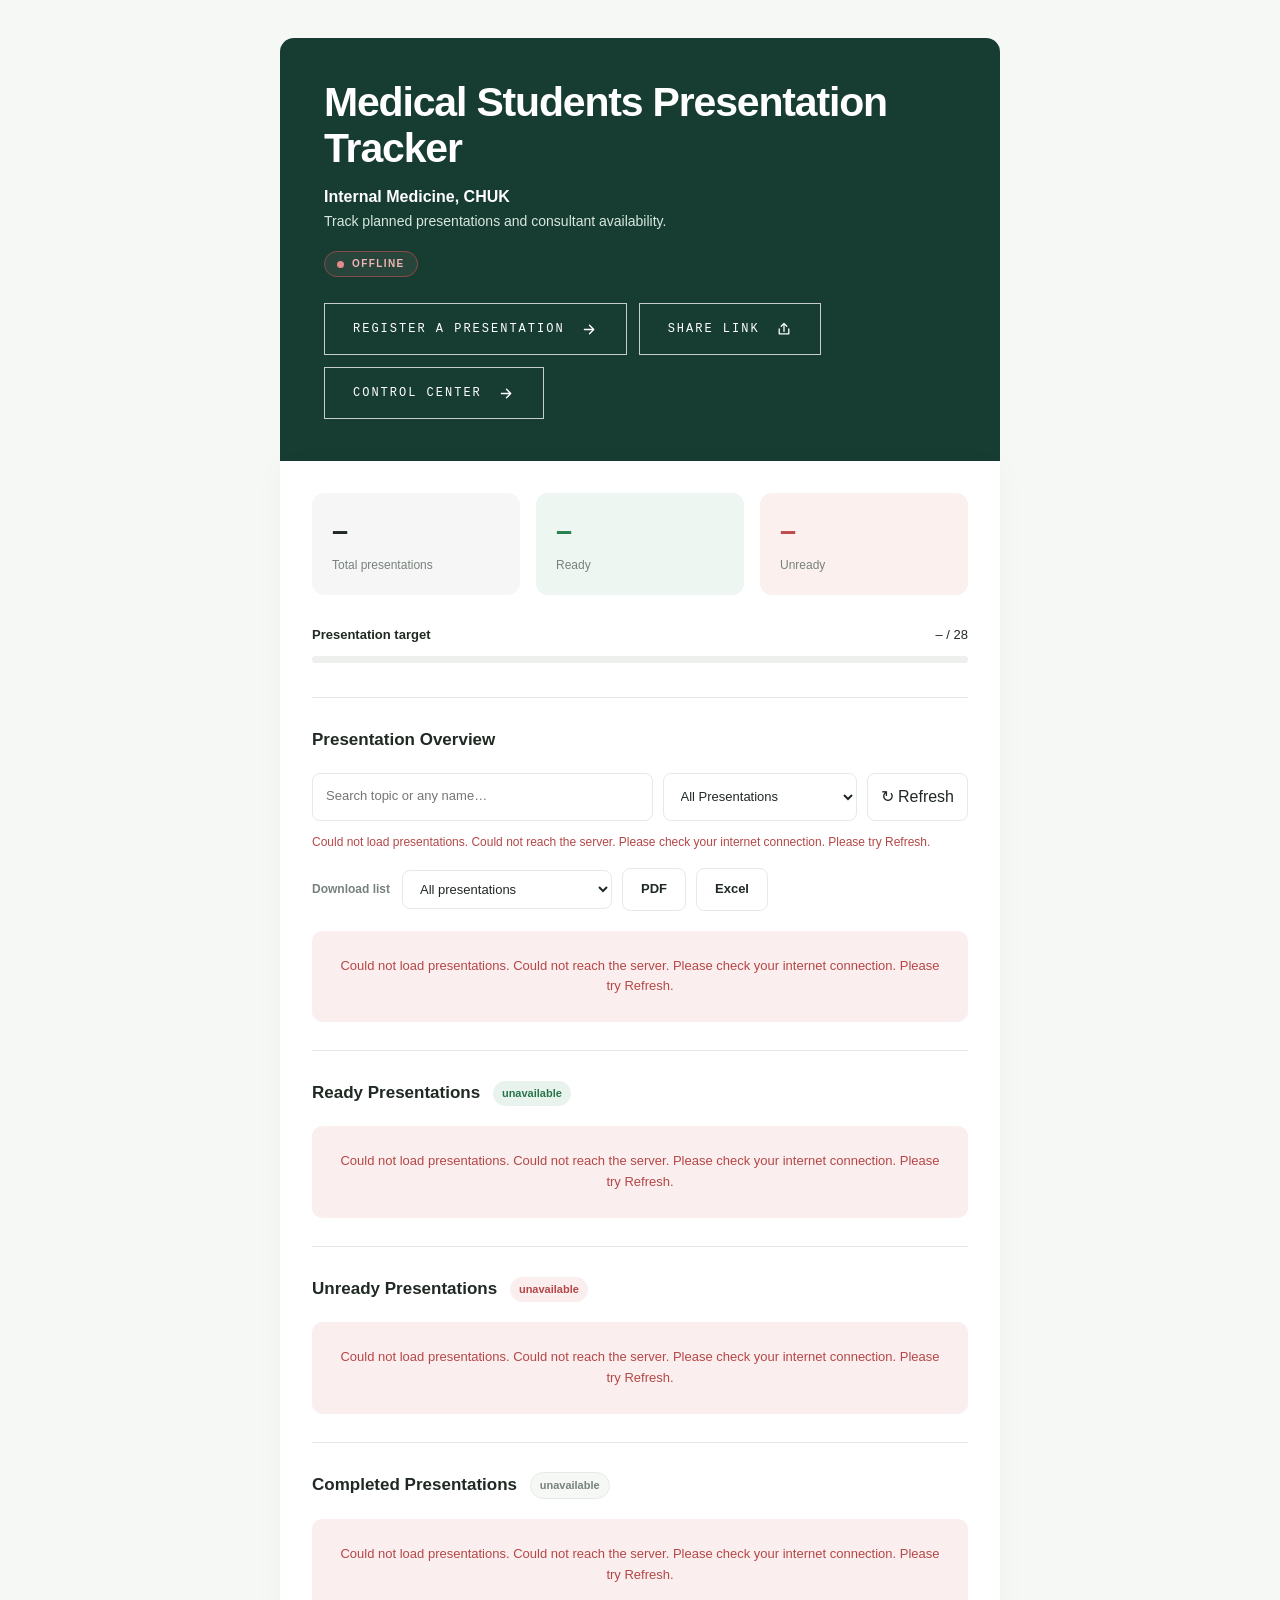
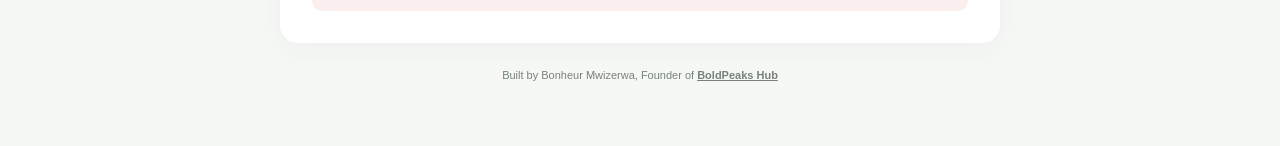
==== commit 2c491c1a: "Add files via upload" ====
--- a/index.html
+++ b/index.html
@@ -96,6 +96,18 @@
       <button class="refresh" id="refresh" type="button">↻ Refresh</button>
     </div>
     <p class="sync-status" id="sync-status" role="status" aria-live="polite"></p>
+    <div class="export-bar">
+      <label for="export-category">Download list</label>
+      <select id="export-category" aria-label="Category to download">
+        <option value="all">All presentations</option>
+        <option value="pending">Pending presentations</option>
+        <option value="ready">Ready presentations</option>
+        <option value="unready">Unready presentations</option>
+        <option value="completed">Completed presentations</option>
+      </select>
+      <button class="refresh export-btn" id="export-pdf" type="button">PDF</button>
+      <button class="refresh export-btn" id="export-xlsx" type="button">Excel</button>
+    </div>
     <div id="overview"><div class="empty">Loading presentations…</div></div>
   </section>
 
@@ -210,10 +222,11 @@
   </div>
 </div>
 
-<!-- Order matters: config → department → dashboard (data + rendering) → form → app (menu + startup) -->
+<!-- Order matters: config → department → dashboard (data + rendering) → export (PDF / Excel) → form → app (menu + startup) -->
 <script src="js/config.js"></script>
 <script src="js/department.js"></script>
 <script src="js/dashboard.js"></script>
+<script src="js/export.js"></script>
 <script src="js/form.js"></script>
 <script src="js/app.js"></script>
 <script src="js/share.js"></script>
--- a/css/style.css
+++ b/css/style.css
@@ -32,7 +32,7 @@
 :focus-visible { outline: 2px solid #628d75; outline-offset: 2px; }
 
 .container {
-  width: min(100% - 36px, 960px);
+  width: min(100% - 36px, 720px);   /* phone-like column, a little larger on laptops */
   margin: 38px auto;
 }
 
@@ -269,12 +269,9 @@
   overflow-wrap: anywhere;
 }
 
-/* Presentation lists: a grid, so cards keep a readable width on laptops */
+/* Presentation lists: one column on every screen; buttons sit in one row at the bottom of each card */
 #overview, #ready-list, #unready-list, #completed-list { display: grid; grid-template-columns: minmax(0, 1fr); gap: 12px; }
 #overview > .empty, #ready-list > .empty, #unready-list > .empty, #completed-list > .empty { grid-column: 1 / -1; }
-@media (min-width: 900px) {
-  #overview, #ready-list, #unready-list, #completed-list { grid-template-columns: repeat(2, minmax(0, 1fr)); gap: 14px; }
-}
 
 /* Edit Presentation action (public editing: no login) */
 .presentation-actions { display: flex; margin-top: auto; padding-top: 16px; }
@@ -288,8 +285,8 @@
   font-weight: 650;
 }
 .edit-btn:hover { background: var(--green-light); }
-.presentation-actions { flex-wrap: wrap; gap: 8px; }
-.presentation-actions .edit-btn { flex: 1 1 140px; padding: 9px 14px; }
+.presentation-actions { flex-wrap: nowrap; gap: 8px; }
+.presentation-actions .edit-btn { flex: 1 1 0; min-width: 0; padding: 9px 14px; }
 .complete-btn { background: var(--green); color: var(--white); border-color: var(--green); }
 .complete-btn:hover { background: #0f2c24; }
 .presentation-completed .complete-btn { background: white; color: var(--green); border-color: var(--border); }
@@ -506,7 +503,7 @@
   .close-button { width: 40px; height: 40px; }
   .submit-btn { padding: 16px; }
   .edit-btn { min-height: 44px; padding: 10px 16px; }
-  .presentation-actions .edit-btn { flex: 1 1 140px; }
+  .presentation-actions .edit-btn { flex: 1 1 0; padding: 10px 8px; }
 }
 
 @media (max-width: 360px) {
@@ -577,3 +574,15 @@
 a.register-button { text-decoration: none; }
 .back-button:hover svg { transform: translateX(-4px); }
 @media (prefers-reduced-motion: reduce) { .back-button:hover svg { transform: none; } }
+
+/* DOWNLOAD LIST (PDF / Excel): category menu + two buttons, between the search tools and the overview cards */
+.export-bar { display: flex; flex-wrap: wrap; align-items: center; gap: 10px; margin: 0 0 20px; }
+.export-bar label { font-size: 12px; font-weight: 600; color: var(--muted); margin-right: 2px; }
+.export-bar select { width: auto; min-width: 210px; padding: 10px 13px; }
+.export-btn { padding: 10px 18px; font-size: 13px; font-weight: 650; }
+.export-btn:hover { background: var(--green-light); }
+@media (max-width: 650px) {
+  .export-bar label { flex: 1 1 100%; margin: 0; }
+  .export-bar select { flex: 1 1 100%; min-height: 44px; }
+  .export-btn { flex: 1 1 0; min-height: 44px; }
+}
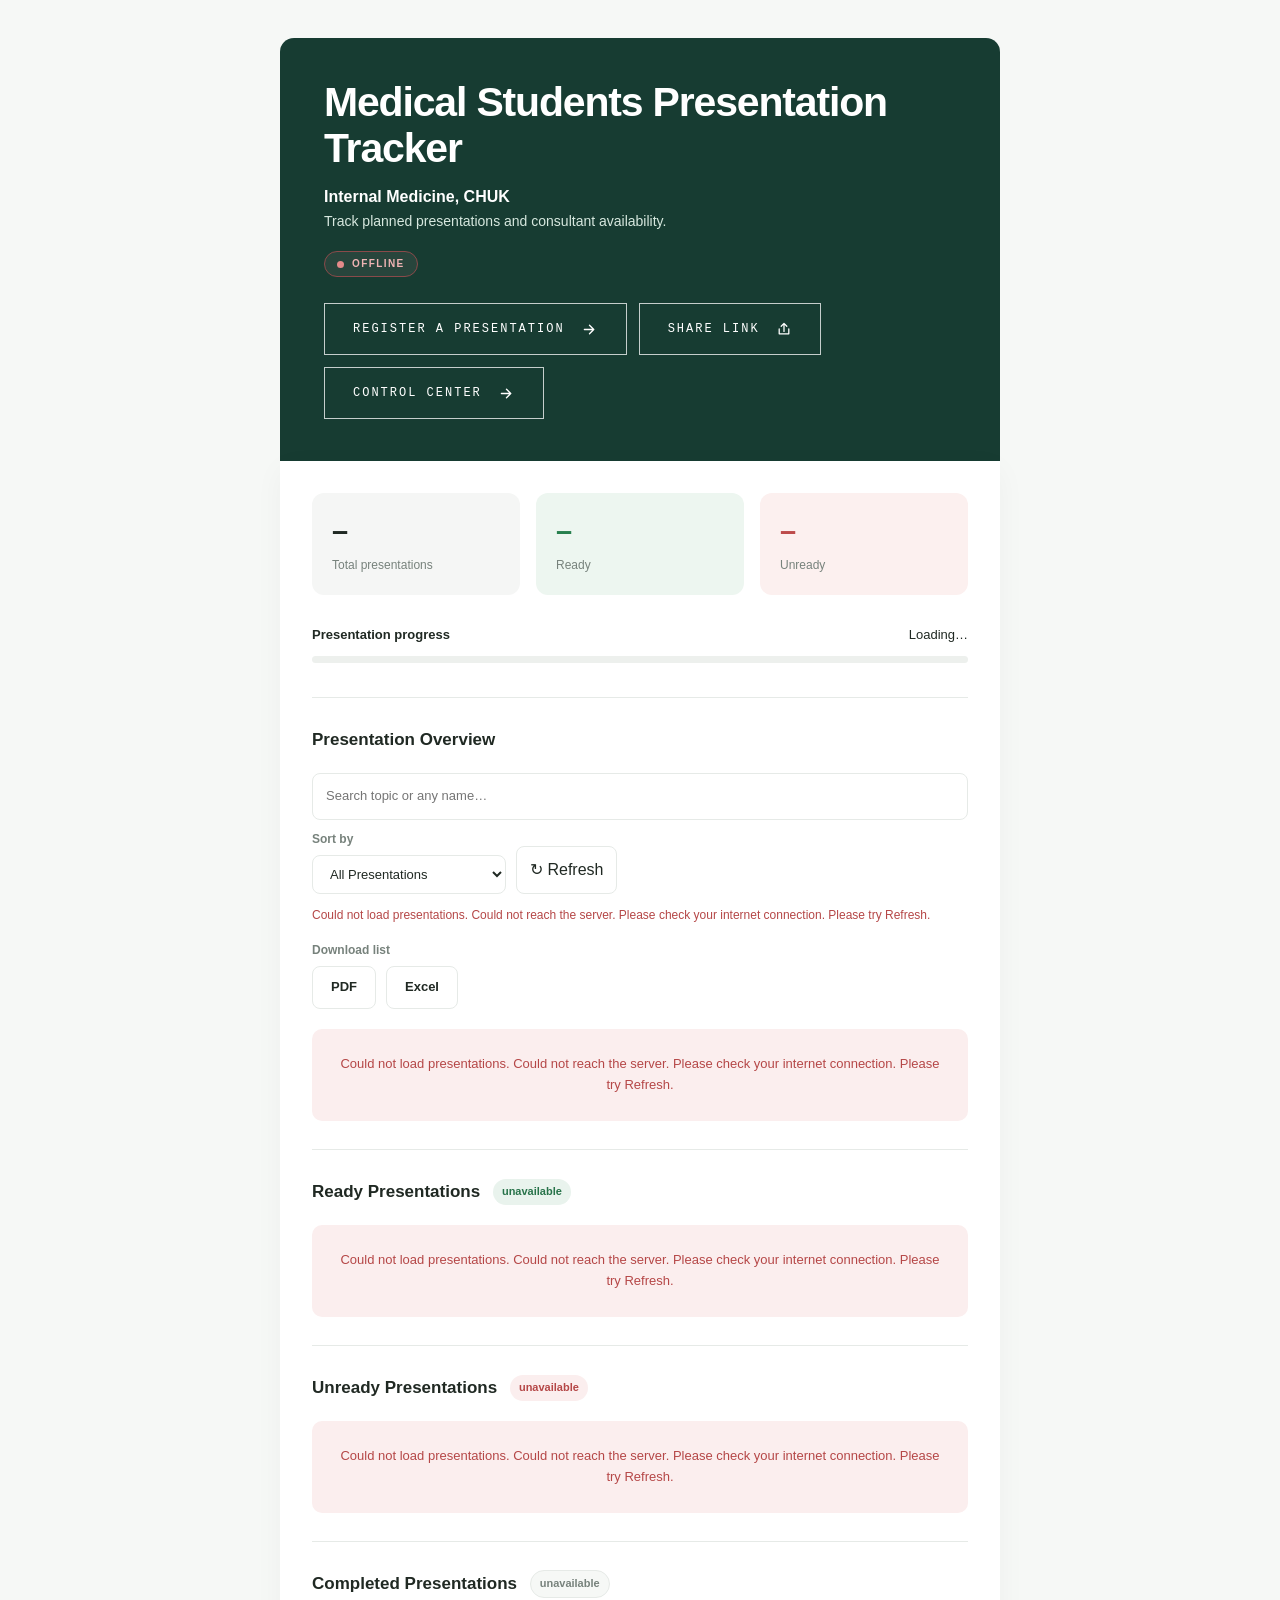
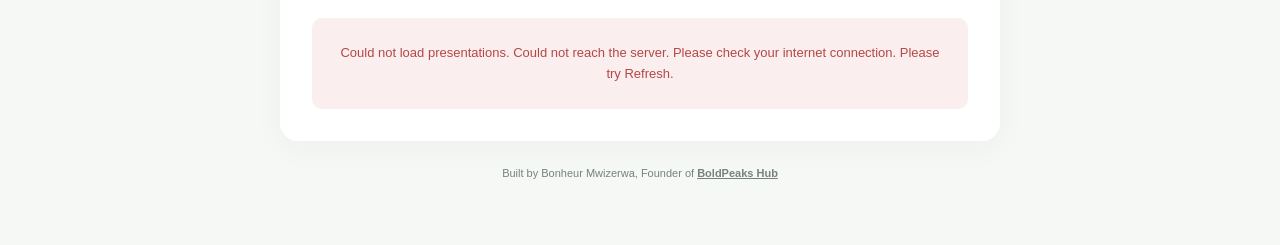
==== commit ba495368: "Add files via upload" ====
--- a/index.html
+++ b/index.html
@@ -75,8 +75,8 @@
 
   <section class="progress-section">
     <div class="progress-top">
-      <strong>Presentation target</strong>
-      <span id="progress-label">0 / 28</span>
+      <strong>Presentation progress</strong>
+      <span id="progress-label">0 completed of 0 entered</span>
     </div>
     <div class="progress-track"><div class="progress-fill" id="progress"></div></div>
   </section>
@@ -86,27 +86,27 @@
     <div class="dashboard-tools">
       <input id="search" type="search" placeholder="Search topic or any name…"
         aria-label="Search by topic, student, supervisor or consultant">
-      <select id="filter" aria-label="Filter presentations">
-        <option value="all">All Presentations</option>
-        <option value="pending">Pending Presentations</option>
-        <option value="completed">Completed Presentations</option>
-        <option value="ready">Ready</option>
-        <option value="unready">Unready</option>
-      </select>
+      <div class="tool-select">
+        <label for="filter">Sort by</label>
+        <select id="filter">
+          <option value="all">All Presentations</option>
+          <option value="pending">Pending Presentations</option>
+          <option value="completed">Completed Presentations</option>
+          <option value="ready">Ready</option>
+          <option value="unready">Unready</option>
+        </select>
+      </div>
       <button class="refresh" id="refresh" type="button">↻ Refresh</button>
     </div>
     <p class="sync-status" id="sync-status" role="status" aria-live="polite"></p>
     <div class="export-bar">
-      <label for="export-category">Download list</label>
-      <select id="export-category" aria-label="Category to download">
-        <option value="all">All presentations</option>
-        <option value="pending">Pending presentations</option>
-        <option value="ready">Ready presentations</option>
-        <option value="unready">Unready presentations</option>
-        <option value="completed">Completed presentations</option>
-      </select>
-      <button class="refresh export-btn" id="export-pdf" type="button">PDF</button>
-      <button class="refresh export-btn" id="export-xlsx" type="button">Excel</button>
+      <div class="export-download" role="group" aria-labelledby="export-label">
+        <span class="export-label" id="export-label">Download list</span>
+        <div class="export-buttons">
+          <button class="refresh export-btn" id="export-pdf" type="button">PDF</button>
+          <button class="refresh export-btn" id="export-xlsx" type="button">Excel</button>
+        </div>
+      </div>
     </div>
     <div id="overview"><div class="empty">Loading presentations…</div></div>
   </section>
--- a/css/style.css
+++ b/css/style.css
@@ -336,8 +336,10 @@
 
 /* OVERVIEW */
 
-.dashboard-tools { display: flex; flex-wrap: wrap; gap: 10px; margin-bottom: 20px; }
-.dashboard-tools input { flex: 1; min-width: 180px; }
+.dashboard-tools { display: flex; flex-wrap: wrap; align-items: flex-end; gap: 10px; margin-bottom: 20px; }
+.tool-select { display: flex; flex-direction: column; gap: 6px; }
+.tool-select label { font-size: 12px; font-weight: 600; color: var(--muted); }
+.dashboard-tools input { flex: 1 1 100%; min-width: 0; }   /* search always on its own line; Sort by + Refresh sit below it */
 .dashboard-tools select, .dashboard-tools button { width: auto; padding: 10px 13px; }
 
 .refresh { border: 1px solid var(--border); background: white; border-radius: 8px; color: var(--text); }
@@ -489,7 +491,8 @@
 
   /* search on its own row; filter + refresh share the next one */
   .dashboard-tools input { flex: 1 1 100%; }
-  .dashboard-tools select { flex: 1; min-width: 0; }
+  .tool-select { flex: 1; min-width: 0; }
+  .dashboard-tools select { min-width: 0; }
   .dashboard-tools button { flex: none; }
 
   .modal-overlay { padding: 12px; }
@@ -546,12 +549,15 @@
 .dept-name { min-width: 0; font-size: 15px; font-weight: 600; overflow-wrap: anywhere; }
 
 .dept-open { display: block; flex: none; text-align: center; text-decoration: none; white-space: nowrap; padding: 9px 14px; }
+.dept-actions { display: flex; gap: 10px; }
+.dept-actions > * { flex: 1 1 0; }
+.dept-edit { cursor: pointer; }
 
 .field-hint { color: var(--muted); font-size: 12px; line-height: 1.4; }
 .field-hint:empty { display: none; }
 
 @media (max-width: 650px) {
-  .dept-open { min-height: 44px; display: flex; align-items: center; justify-content: center; padding: 10px 16px; }
+  .dept-open, .dept-edit { min-height: 44px; display: flex; align-items: center; justify-content: center; padding: 10px 16px; }
 }
 
 /* SHARE LINK button (Step 6): same outlined style as .register-button, placed next to it in the header. */
@@ -576,13 +582,13 @@
 @media (prefers-reduced-motion: reduce) { .back-button:hover svg { transform: none; } }
 
 /* DOWNLOAD LIST (PDF / Excel): category menu + two buttons, between the search tools and the overview cards */
-.export-bar { display: flex; flex-wrap: wrap; align-items: center; gap: 10px; margin: 0 0 20px; }
-.export-bar label { font-size: 12px; font-weight: 600; color: var(--muted); margin-right: 2px; }
-.export-bar select { width: auto; min-width: 210px; padding: 10px 13px; }
+.export-bar { display: flex; flex-direction: column; align-items: flex-start; gap: 12px; margin: 0 0 20px; }
+.export-download { display: flex; flex-direction: column; gap: 6px; }
+.export-label { font-size: 12px; font-weight: 600; color: var(--muted); }
+.export-buttons { display: flex; gap: 10px; }
 .export-btn { padding: 10px 18px; font-size: 13px; font-weight: 650; }
 .export-btn:hover { background: var(--green-light); }
 @media (max-width: 650px) {
-  .export-bar label { flex: 1 1 100%; margin: 0; }
-  .export-bar select { flex: 1 1 100%; min-height: 44px; }
+  .export-bar { align-items: stretch; }
   .export-btn { flex: 1 1 0; min-height: 44px; }
 }
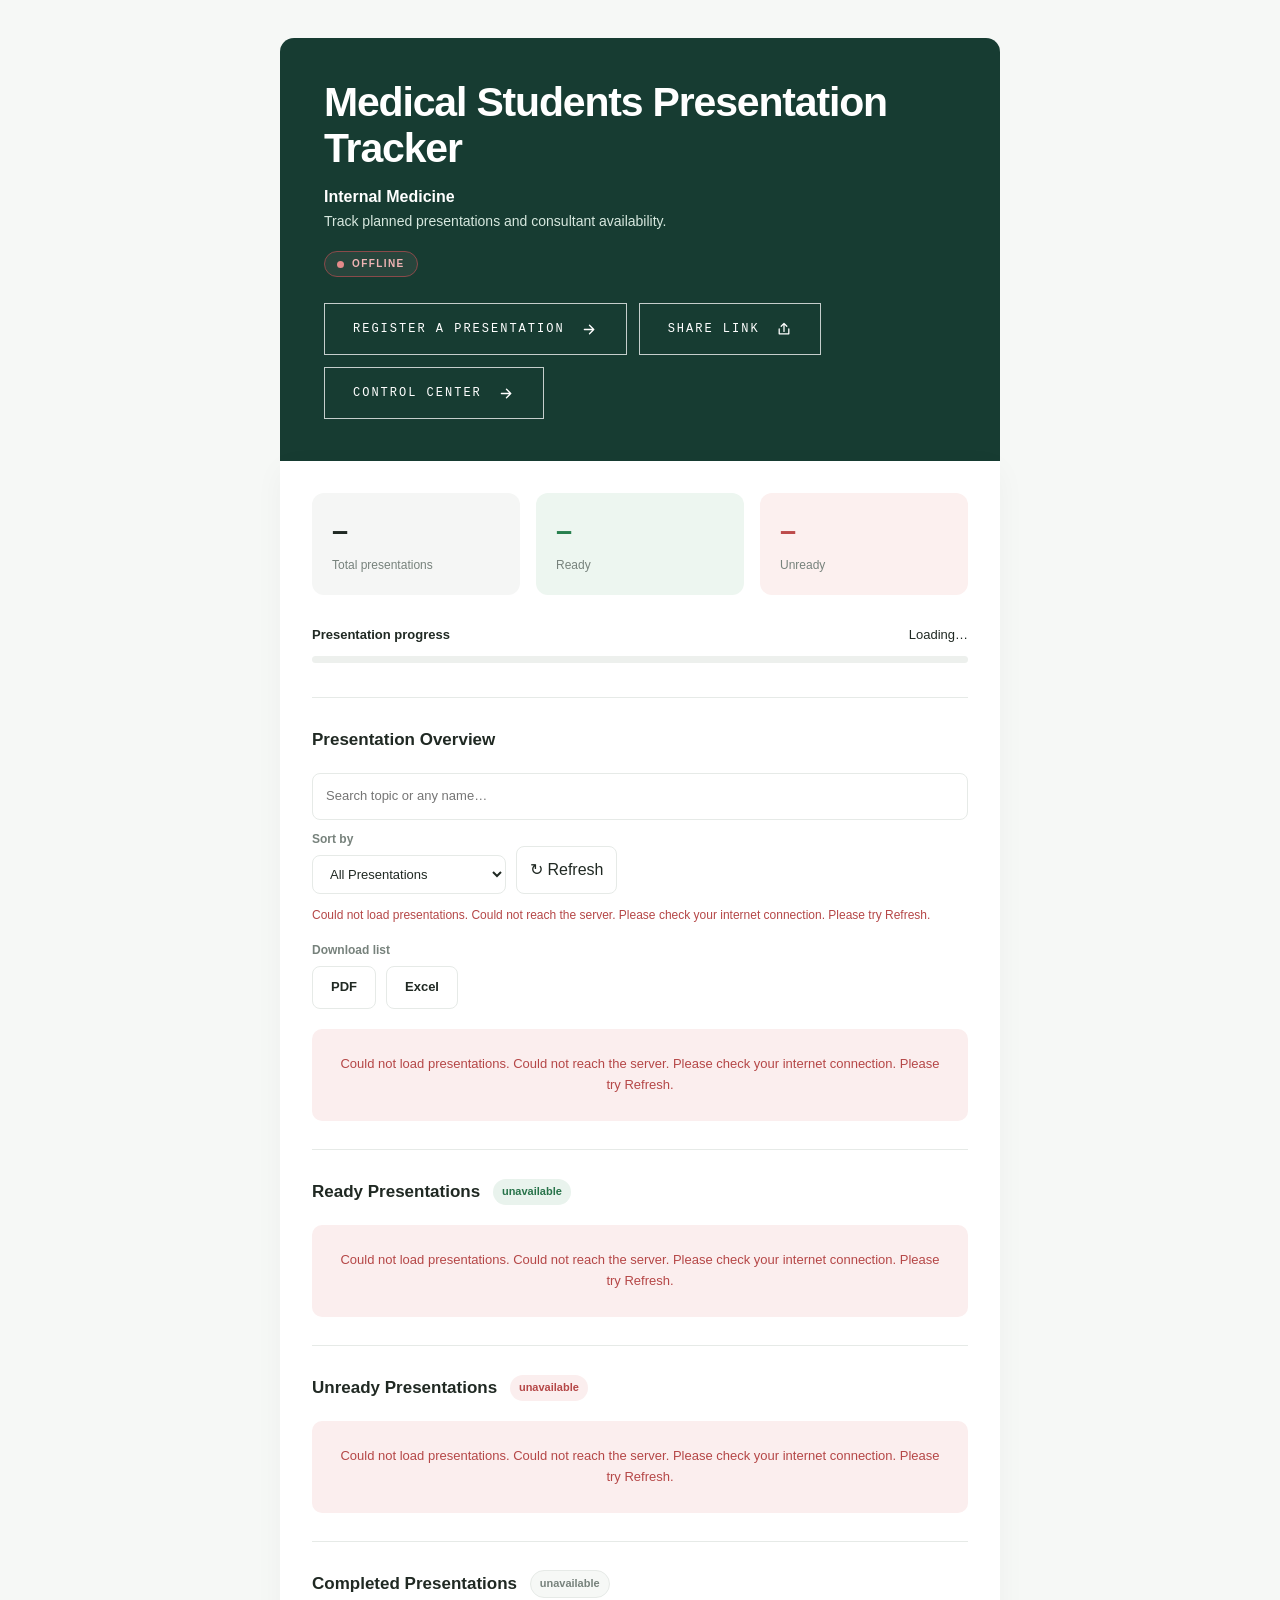
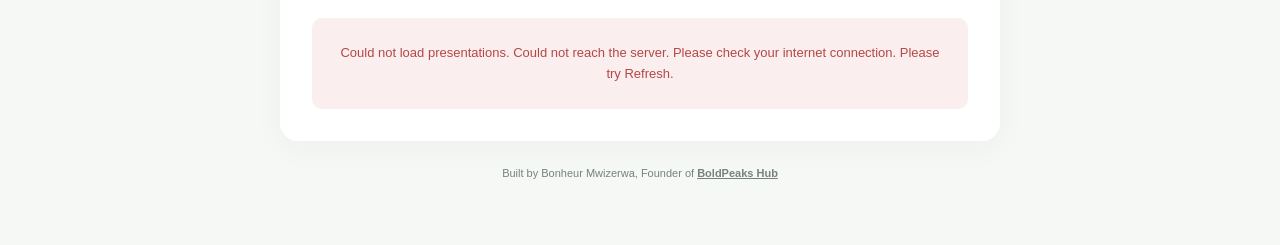
==== commit 30cbb295: "Add files via upload" ====
--- a/index.html
+++ b/index.html
@@ -8,7 +8,7 @@
 <!-- Content Security Policy: scripts and styles only from this site; the page may talk only to Google Apps Script. -->
 <meta http-equiv="Content-Security-Policy" content="default-src 'none'; script-src 'self'; style-src 'self'; img-src 'self' data:; connect-src https://script.google.com https://*.googleusercontent.com; base-uri 'none'; form-action 'none'; object-src 'none'">
 <link rel="icon" href="data:image/svg+xml,%3Csvg xmlns='http://www.w3.org/2000/svg' viewBox='0 0 32 32'%3E%3Crect width='32' height='32' rx='7' fill='%23173c32'/%3E%3Cpath d='M14 7h4v7h7v4h-7v7h-4v-7H7v-4h7z' fill='%23fff'/%3E%3C/svg%3E">
-<title>Medical Students Presentation Tracker · Internal Medicine, CHUK</title>
+<title>Medical Students Presentation Tracker</title>
 <link rel="stylesheet" href="css/style.css">
 </head>
 <body>
@@ -19,7 +19,7 @@
   <div class="header-main">
     <div class="header-title">
       <h1>Medical Students Presentation Tracker</h1>
-      <p class="header-org">Internal Medicine, CHUK</p>
+      <p class="header-org">Loading…</p>
       <p class="header-tagline">Track planned presentations and consultant availability.</p>
       <div class="live"><span class="live-dot" aria-hidden="true"></span><span class="live-label">LIVE TRACKING</span></div>
     </div>
--- a/css/style.css
+++ b/css/style.css
@@ -547,6 +547,20 @@
 }
 
 .dept-name { min-width: 0; font-size: 15px; font-weight: 600; overflow-wrap: anywhere; }
+.dept-info { display: flex; flex-direction: column; gap: 8px; min-width: 0; }
+.dept-meta { display: flex; flex-wrap: wrap; gap: 6px; min-width: 0; }
+.dept-rotation, .dept-hospital {
+  padding: 3px 10px;
+  border: 1px solid var(--border);
+  border-radius: 999px;
+  font-size: 12px;
+  font-weight: 600;
+  overflow-wrap: anywhere;
+}
+.dept-rotation.unset, .dept-hospital.unset { color: var(--muted); font-weight: 400; border-style: dashed; }
+.dept-tools { margin-bottom: 14px; }
+.dept-count { color: var(--muted); font-size: 12px; margin-bottom: 10px; }
+.dept-count:empty { display: none; }
 
 .dept-open { display: block; flex: none; text-align: center; text-decoration: none; white-space: nowrap; padding: 9px 14px; }
 .dept-actions { display: flex; gap: 10px; }
